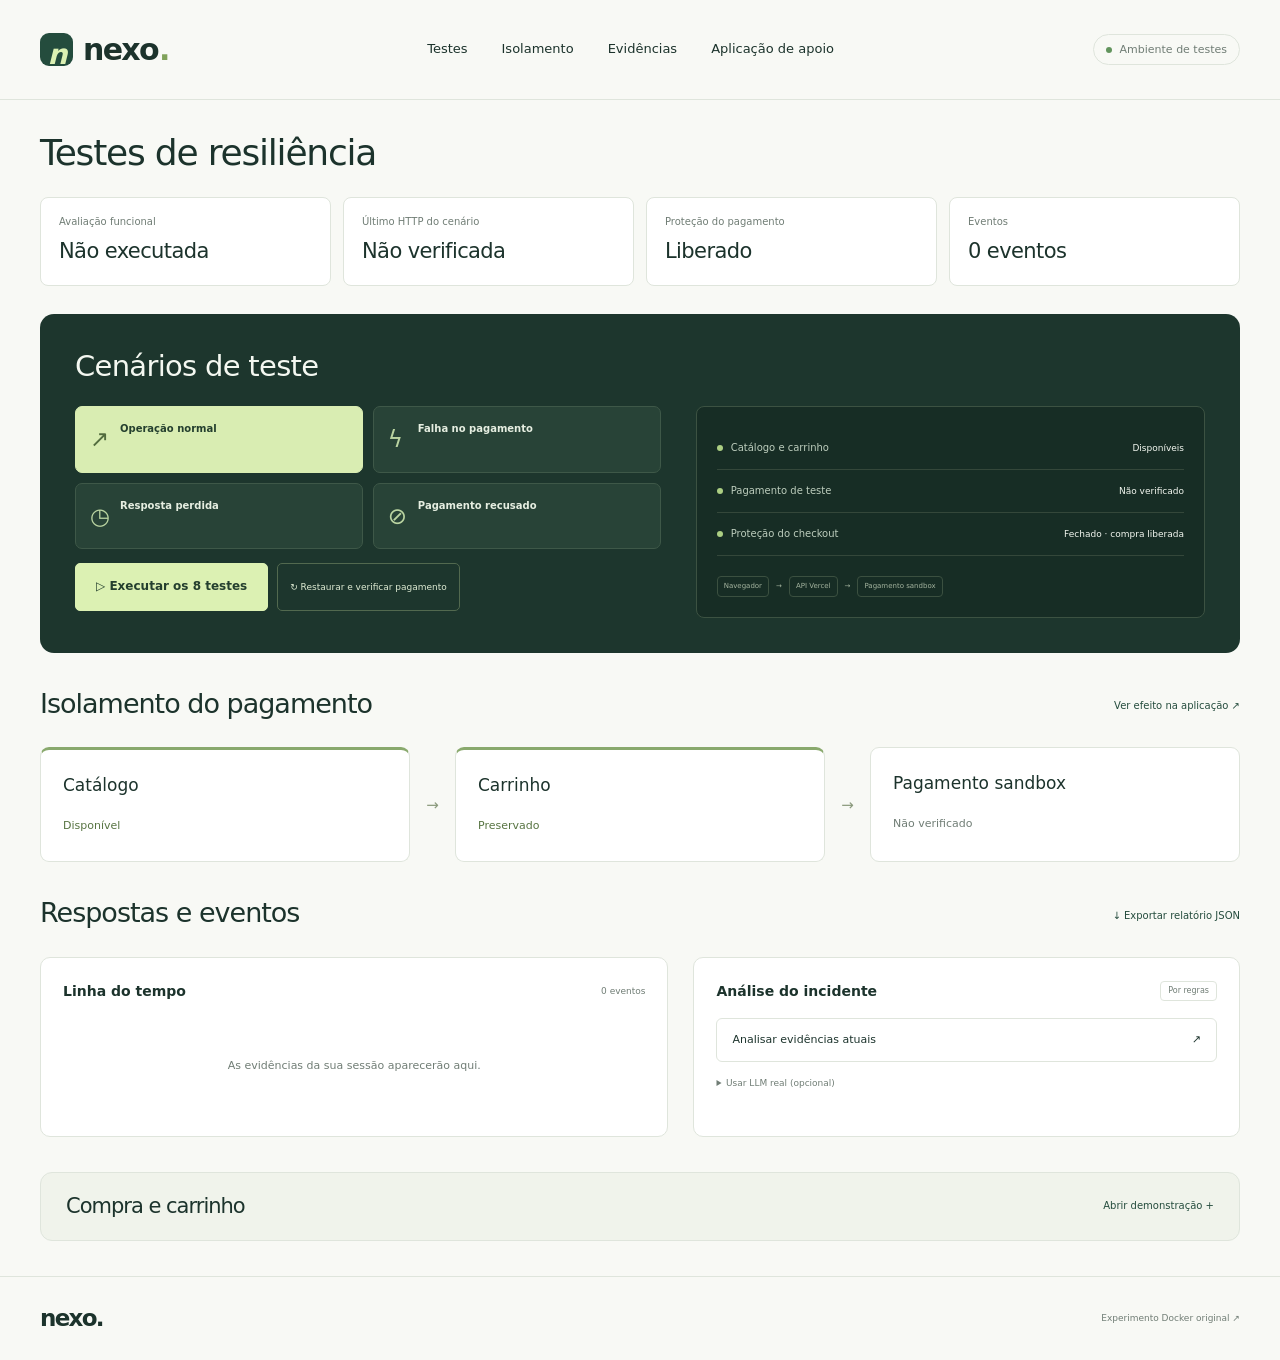
==== presentation/index.html @ 8dec2376 "fix: complete label removal and retain event counter" ====
<!doctype html>
<html lang="pt-BR">
  <head>
    <meta charset="utf-8" />
    <meta name="viewport" content="width=device-width,initial-scale=1" />
    <meta
      name="description"
      content="Laboratório de testes para demonstrar contenção de falhas, recuperação e preservação do carrinho."
    />
    <title>Nexo — laboratório de testes e isolamento de falhas</title>
    <link
      rel="icon"
      href="data:image/svg+xml,%3Csvg xmlns='http://www.w3.org/2000/svg' viewBox='0 0 64 64'%3E%3Crect width='64' height='64' rx='16' fill='%231c4236'/%3E%3Cpath d='M18 46V18l28 28V18' stroke='%23e7f7c0' stroke-width='7' fill='none'/%3E%3C/svg%3E"
    />
    <style>
      :root {
  --bg: #f8f9f5;
  --ink: #1c332c;
  --muted: #707d75;
  --green: #244c3d;
  --lime: #dcf1b3;
  --line: #dfe5dc;
  --cream: #f0f2e9;
  --red: #9d3c35;
  --amber: #89631d;
  font:
    15px/1.6 system-ui,
    -apple-system,
    BlinkMacSystemFont,
    "Segoe UI",
    sans-serif;
  color: var(--ink);
  background: var(--bg);
  scroll-behavior: smooth;
}
* {
  box-sizing: border-box;
}
body {
  margin: 0;
}
button,
input {
  font: inherit;
}
button,
a,
input {
  outline-offset: 5px;
}
button {
  cursor: pointer;
}
button:disabled {
  cursor: wait;
  opacity: 0.5;
}
a {
  color: inherit;
  text-decoration: none;
}
button {
  transition:
    background 0.2s,
    transform 0.2s;
}
button:hover:not(:disabled) {
  transform: translateY(-1px);
}
[hidden] {
  display: none !important;
}
.header,
main,
footer {
  max-width: 1336px;
  margin: auto;
}
.header {
  height: 100px;
  display: flex;
  align-items: center;
  justify-content: space-between;
  padding: 0 40px;
  border-bottom: 1px solid var(--line);
}
.brand {
  font-weight: 800;
  font-size: 30px;
  letter-spacing: -1.7px;
  display: flex;
  align-items: center;
  gap: 10px;
}
.brand-icon {
  display: grid;
  place-items: center;
  width: 33px;
  height: 33px;
  border-radius: 9px;
  background: var(--green);
  color: var(--lime);
  font-size: 28px;
  font-style: italic;
}
.brand-dot {
  color: #80a25a;
  margin-left: -9px;
}
.header nav {
  display: flex;
  gap: 34px;
  font-size: 13px;
}
.header nav a:hover {
  color: #7c944f;
}
.demo-tag {
  display: flex;
  align-items: center;
  gap: 8px;
  font-size: 11px;
  color: var(--muted);
  border: 1px solid var(--line);
  border-radius: 30px;
  padding: 6px 12px;
}
.demo-tag > span,
.small-dot {
  width: 6px;
  height: 6px;
  background: #62945d;
  border-radius: 50%;
  display: inline-block;
}
main {
  padding: 0 40px;
}
.hero {
  display: grid;
  grid-template-columns: 1fr 1fr;
  gap: 55px;
  padding: 65px 0 48px;
  align-items: center;
}
.eyebrow {
  font-size: 10px;
  font-weight: 700;
  letter-spacing: 2px;
  margin: 0 0 19px;
}
.hero h1 {
  font-size: clamp(42px, 4.4vw, 62px);
  font-weight: 500;
  line-height: 1.1;
  letter-spacing: -3px;
  margin: 0 0 24px;
}
.hero h1 em {
  font-style: normal;
  color: #6d8651;
}
.intro {
  max-width: 380px;
  font-size: 14px;
  color: var(--muted);
  margin-bottom: 27px;
}
.primary {
  display: flex;
  align-items: center;
  justify-content: space-between;
  gap: 24px;
  border: 0;
  background: var(--green);
  color: white;
  border-radius: 7px;
  padding: 15px 20px;
  font-size: 12px;
  font-weight: 600;
}
.primary:hover {
  background: #345f4c;
}
.hero-link {
  display: inline-flex;
  padding: 13px 20px;
}
.hero-note {
  display: flex;
  gap: 8px;
  align-items: center;
  font-size: 10px;
  color: var(--muted);
  margin-top: 24px;
}
.hero-note span {
  font-size: 19px;
  color: #789365;
}
.hero-art {
  position: relative;
  overflow: hidden;
  height: 420px;
  border-radius: 20px;
  background: #e5ecda;
}
.art-disc {
  width: 320px;
  height: 320px;
  border: 1px solid #cbd8bd;
  border-radius: 50%;
  position: absolute;
  top: 40px;
  left: calc(50% - 160px);
  box-shadow:
    0 0 0 35px #e1e9d5,
    0 0 0 36px #d2ddc5;
}
.art-grid {
  position: absolute;
  inset: 0;
  background-image:
    linear-gradient(#d6dfcb66 1px, transparent 1px),
    linear-gradient(90deg, #d6dfcb66 1px, transparent 1px);
  background-size: 45px 45px;
  mask-image: linear-gradient(transparent, #0003);
}
.headphone-arc {
  position: absolute;
  width: 200px;
  height: 220px;
  border: 30px solid #365f4a;
  border-bottom: 0;
  border-radius: 120px 120px 20px 20px;
  left: calc(50% - 100px);
  top: 75px;
  transform: rotate(-15deg);
  box-shadow:
    inset 7px 7px 8px #1d3b2b55,
    6px -3px 0 #5c7e65;
}
.ear {
  position: absolute;
  width: 62px;
  height: 116px;
  border: 9px solid #335641;
  border-radius: 25px;
  background: linear-gradient(110deg, #567561, #233f2f);
  top: 208px;
  box-shadow: 7px 10px 10px #31503133;
  transform: rotate(-15deg);
}
.ear.left {
  left: calc(50% - 109px);
}
.ear.right {
  left: calc(50% + 59px);
  top: 160px;
}
.floating-label {
  position: absolute;
  bottom: 60px;
  left: 30px;
  display: flex;
  gap: 10px;
  align-items: center;
  padding: 11px 15px;
  background: #fffffff0;
  border: 1px solid #fff;
  border-radius: 7px;
  font-size: 10px;
  box-shadow: 0 7px 30px #3856310d;
}
.art-caption {
  position: absolute;
  bottom: 20px;
  right: 20px;
  letter-spacing: 1.3px;
  font-size: 8px;
  color: #7a8d70;
}
.trust-strip {
  display: flex;
  align-items: center;
  justify-content: space-around;
  padding: 21px 0;
  border-top: 1px solid var(--line);
  border-bottom: 1px solid var(--line);
  font-size: 11px;
  color: var(--muted);
}
.trust-strip b {
  color: #7b925b;
  font-weight: 500;
  margin-right: 12px;
}
.trust-strip i {
  height: 18px;
  border-left: 1px solid var(--line);
}
.commerce-layout {
  display: grid;
  grid-template-columns: minmax(0, 1fr) 310px;
  gap: 35px;
  padding: 58px 0;
}
.section-heading {
  display: flex;
  justify-content: space-between;
  align-items: end;
  gap: 16px;
  margin-bottom: 27px;
}
.section-heading .eyebrow {
  margin-bottom: 9px;
  font-size: 8px;
  letter-spacing: 1.6px;
}
h2 {
  font-size: 27px;
  font-weight: 500;
  line-height: 1.2;
  letter-spacing: -1px;
  margin: 0;
}
.count-label {
  font-size: 9px;
  color: var(--muted);
  white-space: nowrap;
}
.product-grid {
  display: grid;
  grid-template-columns: repeat(3, 1fr);
  gap: 17px;
}
.product {
  min-width: 0;
}
.product-art {
  height: 180px;
  border-radius: 10px;
  display: grid;
  place-items: center;
  position: relative;
  margin-bottom: 17px;
  overflow: hidden;
}
.product-art::after {
  content: "";
  position: absolute;
  bottom: 35px;
  left: 20%;
  right: 20%;
  height: 14px;
  border-radius: 50%;
  background: #00000012;
  filter: blur(7px);
}
.product-art svg {
  width: 110px;
  height: 110px;
  position: relative;
  z-index: 1;
  transform: rotate(-9deg);
  filter: drop-shadow(3px 6px 3px #0002);
}
.lavender {
  background: #eae7f2;
}
.peach {
  background: #f2e6d9;
}
.mint {
  background: #e2ece4;
}
.product-category {
  font-size: 9px;
  color: var(--muted);
  text-transform: uppercase;
  letter-spacing: 1px;
}
.product h3 {
  font-size: 16px;
  font-weight: 600;
  letter-spacing: -0.3px;
  margin: 3px 0;
}
.product-description {
  color: var(--muted);
  font-size: 10px;
  line-height: 1.6;
  min-height: 34px;
  margin: 5px 0 15px;
}
.product-bottom {
  display: flex;
  justify-content: space-between;
  align-items: center;
  gap: 8px;
}
.product-bottom strong {
  font-size: 14px;
  font-weight: 600;
}
.add-btn {
  height: 32px;
  width: 32px;
  border-radius: 50%;
  border: 1px solid var(--line);
  background: transparent;
  color: var(--ink);
  font-size: 20px;
}
.add-btn:hover {
  background: var(--lime);
}
.scope-note {
  display: flex;
  gap: 10px;
  margin-top: 25px;
  color: var(--muted);
  font-size: 10px;
}
.scope-note p {
  margin: 0;
}
.scope-note > span {
  font-size: 15px;
}
.cart {
  background: white;
  border: 1px solid var(--line);
  border-radius: 12px;
  padding: 23px;
  align-self: start;
}
.cart-heading {
  display: flex;
  justify-content: space-between;
  align-items: center;
  border-bottom: 1px solid var(--line);
  padding-bottom: 18px;
  margin-bottom: 12px;
}
.cart h2 {
  font-size: 18px;
  letter-spacing: -0.4px;
}
.cart h2 > span {
  font-size: 10px;
  border-radius: 50%;
  padding: 3px 7px;
  background: var(--cream);
  margin-left: 7px;
}
.cart-heading > span {
  font-size: 20px;
}
.empty-cart {
  padding: 28px 0;
  text-align: center;
  color: var(--muted);
  font-size: 11px;
}
.empty-cart span {
  display: block;
  font-size: 28px;
  margin-bottom: 8px;
}
.cart-item {
  display: grid;
  grid-template-columns: 1fr auto;
  align-items: center;
  gap: 10px;
  padding: 12px 0;
  border-bottom: 1px solid #eef1eb;
}
.cart-item h4 {
  font-size: 12px;
  margin: 0;
}
.cart-item small {
  font-size: 10px;
  color: var(--muted);
}
.remove {
  border: 0;
  background: none;
  color: var(--muted);
  font-size: 18px;
  padding: 4px 6px;
}
.cart-total {
  display: flex;
  justify-content: space-between;
  font-size: 11px;
  margin: 21px 0;
}
.cart-total strong {
  font-size: 19px;
  letter-spacing: -0.5px;
}
.checkout {
  width: 100%;
  font-size: 11px;
  padding: 13px 14px;
}
.cart-foot {
  text-align: center;
  font-size: 8px;
  color: var(--muted);
  margin: 12px 0 0;
}
.payment-notice {
  background: #fff5e3;
  color: #805c23;
  border: 1px solid #eddfbe;
  border-radius: 7px;
  padding: 12px;
  font-size: 10px;
  margin-top: 15px;
}
.payment-notice p {
  margin: 0 0 8px;
}
.payment-notice button {
  font-size: 10px;
  background: white;
  color: var(--ink);
  border: 1px solid #ddcba8;
  border-radius: 5px;
  padding: 7px 10px;
}
.order-success {
  background: #eff6e8;
  color: #41602c;
  border-radius: 6px;
  font-size: 11px;
  padding: 12px;
  margin-top: 15px;
  overflow-wrap: anywhere;
}
.secondary {
  width: 100%;
  display: flex;
  align-items: center;
  justify-content: space-between;
  background: white;
  border: 1px solid var(--line);
  border-radius: 6px;
  padding: 12px 15px;
  font-size: 11px;
  color: var(--ink);
  margin-top: 12px;
}
.notifications:empty {
  display: none;
}
.notification {
  padding: 16px 20px;
  border-radius: 8px;
  border: 1px solid #b8cba0;
  background: #edf4e1;
  margin-bottom: 22px;
  font-size: 12px;
  display: flex;
  align-items: center;
  gap: 14px;
}
.notification b {
  font-weight: 600;
}
.notification small {
  display: block;
  color: #6c7b5d;
  font-size: 9px;
}
.lab {
  padding: 35px;
  background: #1d362d;
  border-radius: 14px;
  color: #f4f8f1;
}
.lab-head {
  display: flex;
  align-items: start;
  justify-content: space-between;
  margin-bottom: 28px;
  gap: 20px;
}
.lab .eyebrow {
  color: #b8d19a;
  font-size: 8px;
  margin-bottom: 10px;
}
.lab h2 {
  font-size: 29px;
  letter-spacing: -0.7px;
}
.lab-head p:not(.eyebrow) {
  font-size: 11px;
  color: #a3b5a8;
  margin: 12px 0 0;
}
.lab-badge {
  font-size: 7px;
  letter-spacing: 1px;
  border: 1px solid #49604e;
  color: #c4d8af;
  border-radius: 4px;
  padding: 6px 9px;
  white-space: nowrap;
}
.lab-layout {
  display: grid;
  grid-template-columns: 1.15fr 1fr;
  gap: 35px;
}
.scenario-label {
  font-size: 8px;
  letter-spacing: 1.4px;
  color: #97ac9d;
  margin-bottom: 14px;
}
.scenario-buttons {
  display: grid;
  grid-template-columns: 1fr 1fr;
  gap: 10px;
}
.scenario-buttons button {
  text-align: left;
  background: #284337;
  color: #e6eee1;
  border: 1px solid #3e5848;
  border-radius: 7px;
  padding: 14px;
  display: grid;
  grid-template-columns: 25px 1fr;
  align-items: center;
  gap: 2px 5px;
}
.scenario-buttons button > span {
  grid-row: span 2;
  font-size: 23px;
  color: #bad4a1;
}
.scenario-buttons b {
  font-size: 10px;
  font-weight: 600;
}
.scenario-buttons small {
  font-size: 8px;
  color: #9db29f;
}
.scenario-buttons button.active {
  background: #d9edb2;
  border-color: #d9edb2;
  color: #243f2e;
}
.scenario-buttons button.active > span,
.scenario-buttons button.active small {
  color: #526c3e;
}
.lab-actions {
  display: flex;
  gap: 9px;
  margin-top: 14px;
}
.recover-btn,
.test-btn {
  border: 1px solid #52694f;
  background: transparent;
  color: #deebd3;
  border-radius: 5px;
  padding: 10px 12px;
  font-size: 9px;
}
.test-btn {
  background: #33513e;
}
.lab-note {
  font-size: 9px;
  color: #95ab9b;
  margin: 15px 0 0;
}
.status-panel {
  background: #172d25;
  border: 1px solid #3c5242;
  border-radius: 8px;
  padding: 20px;
}
.status-row {
  display: flex;
  align-items: center;
  justify-content: space-between;
  gap: 10px;
  border-bottom: 1px solid #34473a;
  padding: 13px 0;
  font-size: 10px;
}
.status-row > span {
  display: flex;
  align-items: center;
  gap: 8px;
  color: #bdcdbd;
}
.status-row b {
  font-weight: 500;
  font-size: 9px;
}
.status-dot {
  height: 6px;
  width: 6px;
  border-radius: 50%;
  background: #c8a75d;
  display: inline-block;
}
.status-dot.ok {
  background: #accf83;
}
.status-dot.bad {
  background: #eb9b88;
}
.status-explanation {
  font-size: 9px;
  color: #8da491;
  line-height: 1.8;
  margin-top: 15px;
}
.architecture {
  display: flex;
  align-items: center;
  gap: 7px;
  font-size: 7px;
  color: #a4b49f;
  margin-top: 20px;
}
.architecture span {
  border: 1px solid #3b5040;
  border-radius: 4px;
  padding: 4px 6px;
}
.architecture b {
  font-weight: 400;
}
.evidence-section {
  padding: 58px 0;
}
.text-btn {
  background: none;
  border: 0;
  font-size: 10px;
  color: var(--green);
  padding: 6px 0;
}
.evidence-layout {
  display: grid;
  grid-template-columns: 1.15fr 1fr;
  gap: 25px;
}
.timeline-panel,
.diagnosis-panel {
  border: 1px solid var(--line);
  border-radius: 10px;
  background: #fff;
  padding: 22px;
  min-width: 0;
}
.panel-heading {
  display: flex;
  align-items: center;
  justify-content: space-between;
  gap: 10px;
  margin-bottom: 16px;
}
.panel-heading h3 {
  font-size: 14px;
  margin: 0;
  font-weight: 600;
}
.panel-heading > span {
  font-size: 9px;
  color: var(--muted);
}
.timeline {
  max-height: 310px;
  overflow: auto;
}
.event {
  display: grid;
  grid-template-columns: 45px 1fr auto;
  gap: 10px;
  padding: 12px 0;
  border-bottom: 1px solid #eef1eb;
  font-size: 9px;
}
.event time {
  color: var(--muted);
  font-size: 8px;
}
.event b {
  display: block;
  font-weight: 500;
  font-size: 10px;
}
.event p {
  font-size: 9px;
  line-height: 1.7;
  color: var(--muted);
  margin: 4px 0;
}
.event code {
  font-size: 7px;
  color: #7c887b;
  overflow-wrap: anywhere;
}
.http {
  align-self: start;
  font-size: 8px;
  background: #eff4e9;
  color: #4d723c;
  padding: 2px 5px;
  border-radius: 3px;
}
.http.bad {
  background: #fbece6;
  color: #994f42;
}
.mode-tag {
  border: 1px solid var(--line);
  padding: 3px 7px;
  border-radius: 4px;
  font-size: 8px !important;
}
.diagnosis-panel > p {
  font-size: 12px;
  color: #657464;
  line-height: 1.9;
}
.diagnosis-limit {
  font-size: 9px !important;
  color: #899284 !important;
  border-top: 1px solid var(--line);
  padding-top: 12px;
}
.refs {
  display: flex;
  flex-wrap: wrap;
  gap: 5px;
  margin: 15px 0;
}
.ref {
  background: #f0f4eb;
  color: #687d59;
  border: 0;
  padding: 4px 7px;
  border-radius: 3px;
  font-family: monospace;
  font-size: 8px;
}
.llm-settings {
  margin-top: 14px;
  font-size: 9px;
  color: var(--muted);
}
.llm-settings summary {
  cursor: pointer;
}
.llm-settings label {
  display: block;
  margin-top: 12px;
}
.llm-settings input {
  display: block;
  width: 100%;
  border: 1px solid var(--line);
  padding: 8px;
  font-size: 11px;
  border-radius: 4px;
  margin-top: 5px;
}
.delivery {
  display: grid;
  grid-template-columns: 1fr 1.2fr;
  gap: 55px;
  border-top: 1px solid var(--line);
  padding: 40px 0 50px;
}
.delivery .eyebrow {
  font-size: 8px;
  margin-bottom: 12px;
}
.delivery h2 {
  font-size: 27px;
}
.delivery p {
  font-size: 11px;
  color: var(--muted);
  max-width: 350px;
}
.delivery > div:last-child {
  display: grid;
  grid-template-columns: 1fr 1fr;
  gap: 30px;
}
.delivery article > span {
  font-size: 8px;
  color: #829068;
  letter-spacing: 1px;
}
.delivery h3 {
  font-weight: 600;
  font-size: 13px;
  margin: 7px 0;
}
.delivery article p {
  font-size: 10px;
}
footer {
  border-top: 1px solid var(--line);
  padding: 23px 40px;
  display: flex;
  align-items: center;
  justify-content: space-between;
  gap: 20px;
}
footer .brand {
  font-size: 23px;
}
footer p,
footer > a:last-child {
  font-size: 9px;
  color: var(--muted);
}
.toast {
  position: fixed;
  bottom: 25px;
  left: 50%;
  transform: translateX(-50%);
  background: #263c2f;
  color: #f0f7e5;
  padding: 14px 22px;
  border-radius: 8px;
  box-shadow: 0 8px 30px #142a2433;
  font-size: 12px;
  max-width: min(90vw, 600px);
  z-index: 20;
}
.test-report {
  margin-top: 25px;
  padding: 22px;
  border: 1px solid #4b614c;
  border-radius: 8px;
  background: #172d25;
}
.test-report h3 {
  font-weight: 500;
  font-size: 17px;
  margin: 0 0 15px;
}
.test-row {
  display: flex;
  justify-content: space-between;
  gap: 20px;
  padding: 7px 0;
  font-size: 11px;
  border-bottom: 1px solid #334a39;
}
.test-row small {
  color: #c8dfae;
}
.test-row.fail small {
  color: #f3b2a2;
}
.test-report p {
  font-size: 10px;
  color: #9cb09e;
}
.event:target {
  background: #eef4e5;
}
a:hover {
  text-decoration: underline;
}
.hero-link:hover,
.brand:hover {
  text-decoration: none;
}
@media (min-width: 1500px) {
  .hero {
    gap: 90px;
  }
  .hero-art {
    height: 450px;
  }
}
@media (max-width: 1000px) {
  .commerce-layout {
    grid-template-columns: 1fr 280px;
    gap: 22px;
  }
  .product-grid {
    gap: 12px;
  }
  .product-art {
    height: 140px;
  }
  .product-art svg {
    width: 85px;
    height: 85px;
  }
  .product-description {
    min-height: 48px;
  }
  .lab {
    padding: 26px;
  }
  .lab-layout {
    gap: 20px;
  }
  .hero {
    gap: 30px;
  }
  .hero-art {
    height: 370px;
  }
  .hero h1 {
    font-size: 46px;
  }
}
@media (max-width: 760px) {
  .header {
    height: 78px;
    padding: 0 20px;
  }
  .header nav {
    gap: 16px;
    font-size: 11px;
  }
  .demo-tag {
    display: none;
  }
  main {
    padding: 0 20px;
  }
  .hero {
    grid-template-columns: 1fr;
    padding: 40px 0 30px;
    gap: 30px;
  }
  .hero h1 {
    font-size: 48px;
  }
  .hero-art {
    height: 330px;
  }
  .headphone-arc {
    top: 40px;
  }
  .ear.left {
    top: 173px;
  }
  .ear.right {
    top: 125px;
  }
  .art-disc {
    top: 5px;
  }
  .floating-label {
    bottom: 32px;
  }
  .trust-strip {
    gap: 12px;
    font-size: 8px;
    justify-content: space-between;
  }
  .trust-strip b {
    display: block;
    margin-bottom: 4px;
  }
  .commerce-layout {
    grid-template-columns: 1fr;
    padding: 35px 0;
    gap: 30px;
  }
  .product-grid {
    gap: 14px;
  }
  .product-art {
    height: 150px;
  }
  .product-description {
    min-height: 45px;
  }
  .cart {
    width: 100%;
  }
  .lab-layout,
  .evidence-layout,
  .delivery {
    grid-template-columns: 1fr;
  }
  .lab-head {
    display: block;
  }
  .lab-badge {
    display: inline-block;
    margin-top: 15px;
  }
  .lab h2 {
    font-size: 26px;
  }
  .lab-layout {
    gap: 25px;
  }
  .lab-actions {
    flex-wrap: wrap;
  }
  .evidence-section {
    padding: 40px 0;
  }
  .section-heading {
    align-items: start;
  }
  .count-label {
    display: none;
  }
  .section-heading h2 {
    font-size: 25px;
  }
  .delivery {
    gap: 25px;
    padding: 35px 0;
  }
  .delivery > div:last-child {
    gap: 20px;
  }
  footer {
    padding: 20px;
    flex-wrap: wrap;
  }
  .product h3 {
    font-size: 13px;
  }
  .product-bottom strong {
    font-size: 12px;
  }
  .product-description {
    font-size: 9px;
  }
  .eyebrow {
    font-size: 9px;
  }
  .header .brand {
    font-size: 25px;
  }
}
@media (max-width: 430px) {
  .product-grid {
    grid-template-columns: 1fr;
  }
  .product {
    display: grid;
    grid-template-columns: 110px 1fr;
    gap: 0 15px;
  }
  .product-art {
    grid-row: span 4;
    height: 130px;
    margin: 0;
  }
  .product-description {
    min-height: 0;
    margin: 0 0 7px;
  }
  .product-category {
    align-self: end;
  }
  .product h3 {
    font-size: 16px;
  }
  .product-bottom {
    align-self: start;
  }
  .product-bottom strong {
    font-size: 14px;
  }
  .product-grid {
    gap: 24px;
  }
  .hero h1 {
    font-size: 44px;
  }
  .hero-art {
    height: 300px;
  }
  .lab {
    padding: 23px 18px;
  }
  .section-heading {
    flex-wrap: wrap;
  }
  .scenario-buttons b {
    font-size: 9px;
  }
}

/* The experiment leads; the commerce UI is supporting evidence. */
.dashboard-intro {
  display: grid;
  grid-template-columns: 1.5fr 1fr;
  gap: 65px;
  padding: 45px 0 30px;
  align-items: center;
}
.dashboard-intro h1 {
  font-size: clamp(32px, 3.5vw, 48px);
  font-weight: 500;
  letter-spacing: -1.8px;
  line-height: 1.15;
  margin: 0 0 16px;
}
.dashboard-intro h1 em {
  font-style: normal;
  color: #6d8651;
}
.dashboard-intro .eyebrow {
  font-size: 9px;
  margin-bottom: 13px;
}
.dashboard-intro > div > p:last-child {
  font-size: 13px;
  color: var(--muted);
  max-width: 600px;
  margin: 0;
}
.experiment-scope {
  border-left: 2px solid #c6d5b3;
  padding: 5px 0 5px 22px;
}
.experiment-scope > span {
  font-size: 8px;
  letter-spacing: 1.5px;
  color: var(--muted);
}
.experiment-scope strong {
  display: block;
  font-size: 14px;
  font-weight: 500;
  margin-top: 8px;
}
.experiment-scope p {
  font-size: 11px;
  color: var(--muted);
  margin-bottom: 0;
}
.experiment-metrics {
  display: grid;
  grid-template-columns: repeat(4, 1fr);
  gap: 12px;
  margin: 0 0 28px;
}
.experiment-metrics article {
  border: 1px solid var(--line);
  border-radius: 8px;
  padding: 17px 18px;
  background: white;
}
.experiment-metrics span {
  display: block;
  font-size: 10px;
  color: var(--muted);
}
.experiment-metrics strong {
  display: block;
  font-size: 21px;
  font-weight: 500;
  margin: 5px 0;
  letter-spacing: -0.6px;
}
.experiment-metrics small {
  display: block;
  font-size: 9px;
  color: var(--muted);
}
.lab-actions .test-btn {
  order: -1;
  background: var(--lime);
  color: #243f2e;
  border-color: var(--lime);
  font-size: 12px;
  font-weight: 600;
  padding: 13px 20px;
}
.test-empty {
  padding: 18px 20px;
  border: 1px dashed #50654e;
  border-radius: 8px;
  margin-top: 24px;
  color: #dce9d1;
}
.test-empty strong {
  font-size: 12px;
  font-weight: 500;
}
.test-empty p {
  font-size: 10px;
  color: #a3b5a8;
  margin-bottom: 0;
  max-width: 800px;
}
.test-empty:has(.test-report) {
  padding: 0;
  border: 0;
  margin: 0;
}
.isolation-section {
  padding: 35px 0 0;
}
.isolation-map {
  display: grid;
  grid-template-columns: 1fr 25px 1fr 25px 1fr;
  align-items: center;
  gap: 10px;
}
.component {
  border: 1px solid var(--line);
  border-radius: 9px;
  background: white;
  padding: 22px;
  min-height: 175px;
}
.component > span {
  font-size: 8px;
  color: var(--muted);
  letter-spacing: 1px;
}
.component h3 {
  font-size: 17px;
  font-weight: 500;
  margin: 12px 0 8px;
}
.component strong {
  font-size: 11px;
  color: var(--muted);
  font-weight: 500;
}
.component p {
  font-size: 10px;
  color: var(--muted);
  margin: 8px 0 0;
}
.component.available {
  border-top: 3px solid #89a96d;
}
.component.available strong {
  color: #577442;
}
.component.isolated {
  border: 1px solid #e1b9a9;
  border-top: 3px solid #b96749;
  background: #fff7f1;
}
.component.isolated strong {
  color: #a05038;
}
.map-connector {
  text-align: center;
  color: #8c9b7e;
}
.isolation-conclusion {
  background: #ecf1e5;
  border-radius: 7px;
  padding: 14px 18px;
  font-size: 12px;
  margin-top: 16px;
}
.isolation-section > .scope-note {
  margin-top: 10px;
  font-size: 9px;
}
.evidence-section {
  padding: 35px 0;
}
.application-demo {
  border: 1px solid var(--line);
  border-radius: 12px;
  background: #f0f3eb;
  margin-bottom: 35px;
  padding: 0 25px;
}
.application-demo > summary {
  cursor: pointer;
  display: flex;
  align-items: center;
  justify-content: space-between;
  gap: 20px;
  padding: 22px 0;
  list-style: none;
}
.application-demo > summary::-webkit-details-marker {
  display: none;
}
.application-demo > summary .eyebrow {
  font-size: 8px;
  margin: 0 0 7px;
}
.application-demo > summary h2 {
  font-size: 21px;
}
.application-demo > summary p {
  font-size: 11px;
  color: var(--muted);
  margin: 8px 0 0;
}
.expand-label {
  font-size: 10px;
  color: var(--green);
  white-space: nowrap;
}
.application-demo[open] .expand-label {
  font-size: 0;
}
.application-demo[open] .expand-label:after {
  content: "Recolher demonstração −";
  font-size: 10px;
}
.application-demo .commerce-layout {
  padding: 18px 0 25px;
  gap: 28px;
}
.application-demo .product-art {
  height: 125px;
}
.application-demo .product-art svg {
  height: 85px;
  width: 85px;
}
.application-demo .notifications {
  padding-bottom: 12px;
}
.delivery h2 {
  font-size: 22px;
}
@media (max-width: 900px) {
  .dashboard-intro {
    gap: 25px;
  }
  .experiment-metrics {
    grid-template-columns: repeat(2, 1fr);
  }
  .component {
    padding: 16px;
    min-height: 185px;
  }
  .header nav {
    gap: 15px;
    font-size: 11px;
  }
  .demo-tag {
    display: none;
  }
}
@media (max-width: 600px) {
  .dashboard-intro {
    grid-template-columns: 1fr;
    padding: 28px 0 24px;
    gap: 20px;
  }
  .dashboard-intro h1 {
    font-size: 35px;
  }
  .experiment-scope {
    padding-left: 15px;
  }
  .experiment-metrics {
    gap: 9px;
  }
  .experiment-metrics article {
    padding: 12px;
  }
  .experiment-metrics strong {
    font-size: 18px;
  }
  .header {
    flex-wrap: wrap;
    height: auto;
    min-height: 85px;
    padding-top: 14px;
    padding-bottom: 14px;
    gap: 10px;
  }
  .header nav {
    gap: 12px;
    font-size: 9px;
  }
  .isolation-map {
    grid-template-columns: 1fr;
  }
  .component {
    min-height: 0;
  }
  .map-connector {
    transform: rotate(90deg);
  }
  .application-demo {
    padding: 0 16px;
  }
  .application-demo > summary {
    align-items: start;
  }
  .expand-label {
    max-width: 70px;
    white-space: normal;
  }
  .isolation-section .section-heading {
    flex-wrap: wrap;
  }
  .lab-actions .test-btn {
    font-size: 11px;
    padding: 12px 16px;
  }
}

.application-demo .product {
  padding: 14px;
  border: 1px solid #e1e7dc;
  border-radius: 12px;
  background: #fff;
  transition:
    border-color 0.18s,
    box-shadow 0.18s;
}
.application-demo .product:hover {
  border-color: #b4c6a5;
  box-shadow: 0 5px 18px #243f2e08;
}
.application-demo .product-art {
  margin-bottom: 13px;
  border-radius: 8px;
}
.application-demo .product-category {
  font-size: 9px;
  letter-spacing: 0.7px;
}
.application-demo .product h3 {
  margin: 5px 0 17px;
  font-size: 15px;
  font-weight: 600;
}
.application-demo .product-bottom strong {
  font-size: 15px;
  letter-spacing: -0.4px;
}
.application-demo .add-btn {
  background: #eef3e8;
  border: 0;
  color: #365337;
}
.application-demo .add-btn:hover {
  background: #dcebc9;
}
.application-demo .cart {
  border-radius: 12px;
  box-shadow: 0 3px 12px #243f2e04;
}
.application-demo > summary p {
  max-width: 480px;
}
@media (max-width: 430px) {
  .application-demo .product {
    grid-template-columns: 85px 1fr;
    padding: 12px;
  }
  .application-demo .product-art {
    grid-row: span 3;
    height: 100px;
    margin: 0;
  }
  .application-demo .product-art svg {
    width: 72px;
    height: 72px;
  }
  .application-demo .product h3 {
    font-size: 15px;
    margin: 2px 0 10px;
  }
  .application-demo .product-category {
    align-self: end;
  }
}

/* Only controls, measured results and operational messages. */
.dashboard-intro {
  grid-template-columns: 1fr;
  padding: 32px 0 24px;
}
.dashboard-intro h1 {
  font-size: 36px;
  margin: 0;
  letter-spacing: -1.2px;
}
.experiment-metrics article {
  padding: 16px 18px;
}
.experiment-metrics strong {
  margin-bottom: 0;
}
.lab-head {
  margin-bottom: 22px;
}
.component {
  min-height: 115px;
  padding: 22px;
}
.component h3 {
  margin: 0 0 12px;
}
.application-demo > summary {
  padding: 21px 0;
}
.collection .section-heading {
  margin-bottom: 20px;
}
@media (max-width: 600px) {
  .dashboard-intro h1 {
    font-size: 29px;
  }
  .component {
    min-height: 95px;
  }
}

    </style>
  </head>
  <body>
    <header class="header">
      <a class="brand" href="#"
        ><span class="brand-icon">n</span> nexo<span class="brand-dot"
          >.</span
        ></a
      >
      <nav aria-label="Navegação">
        <a href="#lab">Testes</a><a href="#isolation">Isolamento</a
        ><a href="#evidence">Evidências</a
        ><a href="#application">Aplicação de apoio</a>
      </nav>
      <span class="demo-tag"><span></span> Ambiente de testes</span>
    </header>
    <main>
      <section class="dashboard-intro">
        <div>
          <h1>Testes de resiliência</h1>
        </div>
      </section>
      <section
        class="experiment-metrics"
        aria-label="Resumo observado"
        aria-live="polite"
      >
        <article>
          <span>Avaliação funcional</span
          ><strong id="metric-tests">Não executada</strong>
        </article>
        <article>
          <span>Último HTTP do cenário</span
          ><strong id="metric-http">Não verificada</strong>
        </article>
        <article>
          <span>Proteção do pagamento</span
          ><strong id="metric-isolation">Liberado</strong>
        </article>
        <article><span>Eventos</span><strong id="metric-evidence">0 eventos</strong></article>
      </section>
      <section class="lab" id="lab">
        <div class="lab-head">
          <div>
            <h2>Cenários de teste</h2>
          </div>
        </div>
        <div class="lab-layout">
          <div>
            <div class="scenario-buttons">
              <button data-scenario="normal">
                <span>↗</span><b>Operação normal</b></button
              ><button data-scenario="outage">
                <span>ϟ</span><b>Falha no pagamento</b></button
              ><button data-scenario="slow">
                <span>◷</span><b>Resposta perdida</b></button
              ><button data-scenario="declined">
                <span>⊘</span><b>Pagamento recusado</b>
              </button>
            </div>
            <div class="lab-actions">
              <button id="recover" class="recover-btn">
                ↻ Restaurar e verificar pagamento</button
              ><button id="run-tests" class="test-btn">
                ▷ Executar os 8 testes
              </button>
            </div>
          </div>
          <div class="status-panel">
            <div class="status-row">
              <span><i class="status-dot ok"></i> Catálogo e carrinho</span
              ><b>Disponíveis</b>
            </div>
            <div class="status-row">
              <span
                ><i id="payment-dot" class="status-dot"></i> Pagamento de
                teste</span
              ><b id="payment-status">Aguardando verificação</b>
            </div>
            <div class="status-row">
              <span
                ><i id="circuit-dot" class="status-dot"></i> Proteção do
                checkout</span
              ><b id="circuit-status">Circuito fechado</b>
            </div>

            <div class="architecture">
              <span>Navegador</span><b>→</b><span>API Vercel</span><b>→</b
              ><span>Pagamento sandbox</span>
            </div>
          </div>
        </div>
        <div id="test-results" hidden></div>
      </section>
      <section class="isolation-section" id="isolation">
        <div class="section-heading">
          <div>
            <h2>Isolamento do pagamento</h2>
          </div>
          <a class="text-btn" href="#application">Ver efeito na aplicação ↗</a>
        </div>
        <div
          class="isolation-map"
          aria-label="Estado dos componentes do sandbox"
        >
          <article class="component available">
            <h3>Catálogo</h3>
            <strong>Disponível</strong>
          </article>
          <span class="map-connector" aria-hidden="true">→</span>
          <article class="component available">
            <h3>Carrinho</h3>
            <strong>Preservado</strong>
          </article>
          <span class="map-connector" aria-hidden="true">→</span>
          <article class="component" id="payment-component">
            <h3>Pagamento sandbox</h3>
            <strong id="isolation-payment-status">Não verificado</strong>
          </article>
        </div>
      </section>
      <section class="evidence-section" id="evidence">
        <div class="section-heading">
          <div>
            <h2>Respostas e eventos</h2>
          </div>
          <button id="export" class="text-btn">
            ↓ Exportar relatório JSON
          </button>
        </div>
        <div class="evidence-layout">
          <div class="timeline-panel">
            <div class="panel-heading">
              <h3>Linha do tempo</h3>
              <span id="event-count">0 eventos</span>
            </div>
            <div id="timeline" class="timeline"></div>
          </div>
          <div class="diagnosis-panel">
            <div class="panel-heading">
              <h3>Análise do incidente</h3>
              <span id="diagnosis-mode" class="mode-tag">Por regras</span>
            </div>
            <p id="diagnosis-summary" hidden></p>
            <div id="diagnosis-refs"></div>
            <button id="analyze" class="secondary">
              Analisar evidências atuais <span>↗</span>
            </button>
            <details class="llm-settings">
              <summary>Usar LLM real (opcional)</summary>
              <label
                >Token do apresentador<input
                  type="password"
                  id="llm-token"
                  autocomplete="off"
                  placeholder="Configurado no backend da Vercel"
              /></label>
            </details>
          </div>
        </div>
      </section>
      <details class="application-demo" id="application">
        <summary>
          <div>
            
            <h2>Compra e carrinho</h2>
          </div>
          <span class="expand-label">Abrir demonstração +</span>
        </summary>
        <div class="commerce-layout">
          <section class="collection" id="products">
            <div class="section-heading">
              <div>
                <h2>Produtos</h2>
              </div>
              <span class="count-label">3 produtos</span>
            </div>
            <div id="product-list" class="product-grid"></div>
          </section>
          <aside class="cart" aria-labelledby="cart-title">
            <div class="cart-heading">
              <h2 id="cart-title">Carrinho <span id="cart-count">0</span></h2>
              <span>↗</span>
            </div>
            <div id="cart-items"></div>
            <div id="payment-notice" class="payment-notice" hidden></div>
            <div class="cart-total">
              <span>Total</span><strong id="cart-total">R$ 0,00</strong>
            </div>
            <button class="primary checkout" id="checkout">
              Finalizar compra <span>→</span></button
            ><button id="reconcile" class="secondary" hidden>
              Consultar pagamento pendente
            </button>

            <div id="order-result" role="status"></div>
          </aside>
        </div>
        <section
          class="notifications"
          id="notifications"
          aria-live="polite"
        ></section>
      </details>
    </main>
    <footer>
      <a class="brand" href="#">nexo.</a>

      <a href="docker.html">Experimento Docker original ↗</a>
    </footer>
    <div id="toast" class="toast" role="status" hidden></div>
    <script type="module">
      const PRODUCTS = [
  {
    id: "headphones",
    name: "Fone Studio",
    category: "Áudio",
    price: 18990,
    icon: "headphones",
    color: "lavender",
  },
  {
    id: "keyboard",
    name: "Teclado Compact",
    category: "Workspace",
    price: 24990,
    icon: "keyboard",
    color: "peach",
  },
  {
    id: "speaker",
    name: "Caixa Pocket",
    category: "Áudio",
    price: 12990,
    icon: "speaker",
    color: "mint",
  },
];
const fresh = () => ({
  version: 1,
  cart: [],
  scenario: "normal",
  breaker: "closed",
  incident: null,
  subscription: null,
  notices: [],
  evidence: [],
  orders: [],
  attempt: null,
});
function readState(storage) {
  try {
    const value = JSON.parse(storage.getItem("nexo-demo-v1"));
    if (!value || value.version !== 1) return fresh();
    if (
      !Array.isArray(value.cart) ||
      !Array.isArray(value.evidence) ||
      !Array.isArray(value.orders) ||
      !Array.isArray(value.notices) ||
      !["normal", "outage", "slow", "declined"].includes(value.scenario) ||
      !["closed", "open", "half-open"].includes(value.breaker)
    )
      return fresh();
    if (
      value.cart.some(
        (item) =>
          !PRODUCTS.some((p) => p.id === item.id) ||
          !Number.isInteger(item.quantity) ||
          item.quantity < 1 ||
          item.quantity > 20,
      )
    )
      return fresh();
    return { ...fresh(), ...value };
  } catch {
    return fresh();
  }
}
class Store {
  constructor({
    state = fresh(),
    persist = () => {},
    call,
    changed = () => {},
  }) {
    this.state = state;
    this.persist = persist;
    this.call = call;
    this.changed = changed;
  }
  save() {
    this.persist(this.state);
    this.changed();
  }
  event(event, status, details) {
    const entry = {
      id: crypto.randomUUID(),
      timestamp: new Date().toISOString(),
      event,
      status,
      details,
    };
    this.state.evidence.push(entry);
    this.state.evidence = this.state.evidence.slice(-200);
    this.save();
    return entry;
  }
  total() {
    return this.state.cart.reduce(
      (sum, item) =>
        sum + PRODUCTS.find((p) => p.id === item.id).price * item.quantity,
      0,
    );
  }
  add(id) {
    if (this.state.attempt?.unknown)
      throw new Error(
        "Consulte o pagamento pendente antes de alterar o carrinho.",
      );
    if (!PRODUCTS.some((p) => p.id === id))
      throw new Error("Produto inválido.");
    const found = this.state.cart.find((item) => item.id === id);
    if (found && found.quantity >= 20)
      throw new Error("Limite de 20 unidades por produto.");
    if (found) found.quantity++;
    else this.state.cart.push({ id, quantity: 1 });
    this.state.attempt = null;
    this.event("cart_item_added", null, `${id}; itens salvos neste navegador`);
  }
  remove(id) {
    if (this.state.attempt?.unknown)
      throw new Error(
        "Consulte o pagamento pendente antes de alterar o carrinho.",
      );
    this.state.cart = this.state.cart.filter((item) => item.id !== id);
    this.state.attempt = null;
    this.event("cart_item_removed", null, id);
  }
  async request(operation, attempt = this.state.attempt) {
    const started = performance.now();
    let result;
    try {
      result = await this.call({
        operation,
        scenario:
          operation === "reconcile" ? attempt.scenario : this.state.scenario,
        attemptId: attempt?.id,
        items: attempt?.items,
      });
    } catch (error) {
      this.event(
        "payment_transport_error",
        null,
        "Não foi possível obter resposta da API. O status do serviço não foi confirmado.",
      );
      throw error;
    }
    this.event(
      `payment_${operation}`,
      result.status,
      `${result.data.outcome || result.data.status || result.data.error}; ${Math.round(performance.now() - started)} ms`,
    );
    return result;
  }
  openCircuit() {
    this.state.breaker = "open";
    this.state.incident ||= crypto.randomUUID();
    this.event(
      "circuit_opened",
      null,
      "Proteção por regra técnica; novas finalizações suspensas. A IA não executou esta ação.",
    );
  }
  async scenario(scenario) {
    if (!["normal", "outage", "slow", "declined"].includes(scenario))
      throw new Error("Cenário inválido.");
    if (this.state.attempt?.unknown)
      throw new Error(
        "Reconcilie o pagamento pendente antes de trocar o cenário.",
      );
    this.state.scenario = scenario;
    this.event("experiment_scenario_changed", null, scenario);
    if (scenario === "outage") {
      let response;
      try {
        response = await this.request("probe");
      } catch (error) {
        this.openCircuit();
        throw error;
      }
      if (response.status >= 500) this.openCircuit();
      else throw new Error("A API não confirmou a falha solicitada.");
    } else if (this.state.breaker !== "closed") {
      this.state.breaker = "half-open";
      this.save();
      for (let i = 0; i < 2; i++) {
        let response;
        try {
          response = await this.request("probe");
        } catch {
          this.openCircuit();
          return false;
        }
        if (response.status !== 200 || response.data.status !== "available") {
          this.openCircuit();
          return false;
        }
      }
      this.state.breaker = "closed";
      this.event(
        "circuit_closed",
        200,
        "Duas sondagens funcionais confirmaram a recuperação no sandbox.",
      );
      if (
        this.state.subscription?.incident === this.state.incident &&
        !this.state.subscription.sent
      ) {
        this.state.subscription.sent = true;
        this.state.notices = this.state.notices.slice(-19);
        this.state.notices.push({
          id: crypto.randomUUID(),
          incident: this.state.incident,
          at: new Date().toISOString(),
          text: "O pagamento voltou a funcionar. Seu carrinho está salvo; você já pode retomar a compra.",
        });
        this.event(
          "recovery_notice_created",
          null,
          "Aviso interno único, solicitado pelo comprador. Nenhum e-mail enviado.",
        );
      }
      this.state.incident = null;
      this.save();
    } else {
      const response = await this.request("probe");
      if (response.status >= 500 && scenario !== "slow") this.openCircuit();
    }
    return true;
  }
  subscribe() {
    if (!this.state.incident)
      throw new Error("Não há incidente ativo para acompanhar.");
    if (this.state.subscription?.incident === this.state.incident) return;
    this.state.subscription = {
      incident: this.state.incident,
      sent: false,
      at: new Date().toISOString(),
    };
    this.event(
      "recovery_notice_requested",
      null,
      "Consentimento para aviso dentro desta aplicação.",
    );
  }
  finish(data) {
    if (
      !this.state.orders.some((order) => order.receiptId === data.receiptId)
    ) {
      this.state.orders = this.state.orders.slice(-19);
      this.state.orders.push({
        receiptId: data.receiptId,
        total: data.total,
        at: new Date().toISOString(),
        items: data.items,
      });
    }
    this.state.cart = [];
    this.state.attempt = null;
    this.event(
      "order_confirmed",
      200,
      `${data.receiptId}; pagamento simulado, sem cobrança real`,
    );
    return data;
  }
  async checkout() {
    if (!this.state.cart.length)
      throw new Error("Adicione um produto ao carrinho.");
    if (this.state.attempt?.unknown)
      throw new Error(
        "Existe uma tentativa pendente. Consulte o resultado antes de tentar novamente.",
      );
    if (this.state.breaker !== "closed") {
      this.event(
        "checkout_blocked",
        null,
        "Circuito aberto; chamada de pagamento evitada e carrinho preservado.",
      );
      throw new Error("Pagamento indisponível. Seus itens continuam salvos.");
    }
    this.state.attempt ||= {
      id: crypto.randomUUID(),
      items: structuredClone(this.state.cart),
      scenario: this.state.scenario,
      unknown: false,
    };
    this.state.attempt.scenario = this.state.scenario;
    this.save();
    let result;
    try {
      result = await this.request("pay");
    } catch (error) {
      // Lost response: don't assume failure or create another payment.
      this.state.attempt.unknown = true;
      this.event(
        "payment_response_lost",
        null,
        "Resultado desconhecido. Nova finalização bloqueada.",
      );
      throw error;
    }
    if (result.status === 200 && result.data.outcome === "approved")
      return this.finish(result.data);
    if (result.status === 504) {
      this.state.attempt.unknown = true;
      this.openCircuit();
      throw new Error(
        "Resposta de pagamento desconhecida. Consulte a tentativa pendente antes de continuar.",
      );
    }
    if (result.status === 503) this.openCircuit();
    else this.state.attempt = null;
    this.save();
    throw new Error(result.data.error || "Pagamento não concluído.");
  }
  async reconcile() {
    if (!this.state.attempt?.unknown)
      throw new Error("Nenhum pagamento pendente.");
    const result = await this.request("reconcile");
    if (
      result.status === 402 ||
      (result.status === 503 && this.state.attempt.scenario === "outage")
    ) {
      this.state.attempt = null;
      this.save();
      throw new Error(
        "Consulta confirmou que o pagamento de teste não foi aprovado. Carrinho preservado.",
      );
    }
    if (result.status !== 200 || result.data.outcome !== "approved")
      throw new Error(
        "Resultado ainda não confirmado. Carrinho preservado; não inicie nova cobrança.",
      );
    return this.finish(result.data);
  }
}
function rules(evidence) {
  const recent = evidence.slice(-32);
  const failures = recent.filter((item) => item.status >= 500);
  const declined = recent.filter((item) => item.status === 402);
  return {
    mode: "rules",
    outcome: failures.length
      ? "incident"
      : recent.length
        ? "no_incident"
        : "insufficient_evidence",
    summary: failures.length
      ? "Foram observadas falhas técnicas no serviço de pagamento. O circuito protege a finalização e o carrinho permanece disponível. Um timeout exige consulta da tentativa; não comprova que o pagamento falhou. A origem interna da falha não pode ser inferida só pelo HTTP."
      : declined.length
        ? "Foi observada uma recusa de pagamento (HTTP 402). Isso é diferente de indisponibilidade técnica e não deve abrir o circuito."
        : "As evidências selecionadas não mostram falha técnica de pagamento. Isso não comprova disponibilidade fora desta janela.",
    evidence_ids: (failures.length
      ? failures
      : declined.length
        ? declined
        : recent.slice(-3)
    ).map((item) => item.id),
  };
}

const $ = (selector) => document.querySelector(selector);
const esc = (value) =>
  String(value ?? "").replace(
    /[&<>"']/g,
    (c) =>
      ({ "&": "&amp;", "<": "&lt;", ">": "&gt;", '"': "&quot;", "'": "&#39;" })[
        c
      ],
  );
const money = (cents) =>
  new Intl.NumberFormat("pt-BR", { style: "currency", currency: "BRL" }).format(
    cents / 100,
  );
const time = (date) =>
  new Date(date).toLocaleTimeString("pt-BR", {
    hour: "2-digit",
    minute: "2-digit",
    second: "2-digit",
  });
let busy = false,
  diagnosis = null,
  testReport = null,
  storageAvailable = true,
  timer;
const icons = {
  headphones:
    '<path d="M28 83V60a32 32 0 0 1 64 0v23" fill="none" stroke="#665f83" stroke-width="12"/><rect x="20" y="60" width="20" height="38" rx="8" fill="#9186b1"/><rect x="80" y="60" width="20" height="38" rx="8" fill="#9186b1"/><path d="M30 41a34 34 0 0 1 58-2" fill="none" stroke="#c0b7da" stroke-width="4"/>',
  keyboard:
    '<rect x="6" y="35" width="110" height="56" rx="7" fill="#b79d80"/><rect x="9" y="32" width="104" height="52" rx="6" fill="#e1ccb2"/><path d="M18 43h87M18 55h87M18 67h87M27 38v33M42 38v33M57 38v22M72 38v22M87 38v33M102 38v33" stroke="#af967b" stroke-width="6"/><path d="M44 72h35" stroke="#f9efdc" stroke-width="7"/>',
  speaker:
    '<rect x="31" y="17" width="58" height="88" rx="18" fill="#456b56"/><rect x="35" y="20" width="50" height="80" rx="15" fill="#87a58c"/><circle cx="60" cy="60" r="20" fill="#52785f"/><circle cx="60" cy="60" r="14" fill="#6d9277"/><path d="M48 30h24" stroke="#d0e2cb" stroke-width="4" stroke-linecap="round"/>',
};
$("#product-list").innerHTML = PRODUCTS.map(
  (p) =>
    `<article class="product"><div class="product-art ${p.color}"><svg viewBox="0 0 120 120" aria-hidden="true">${icons[p.icon]}</svg></div><span class="product-category">${p.category}</span><h3>${p.name}</h3><div class="product-bottom"><strong>${money(p.price)}</strong><button class="add-btn" data-add="${p.id}" aria-label="Adicionar ${p.name} ao carrinho">+</button></div></article>`,
).join("");
function toast(message) {
  clearTimeout(timer);
  $("#toast").textContent = message;
  $("#toast").hidden = false;
  timer = setTimeout(() => ($("#toast").hidden = true), 6500);
}
async function call(body) {
  const response = await fetch("/api/payments", {
    method: "POST",
    headers: { "Content-Type": "application/json" },
    body: JSON.stringify(body),
    cache: "no-store",
    signal: AbortSignal.timeout(12000),
  });
  let data;
  try {
    data = await response.json();
  } catch {
    throw new Error(
      "A API não respondeu em JSON. Confira se este deploy contém as funções /api.",
    );
  }
  return { status: response.status, data };
}
let saved;
try {
  saved = readState(localStorage);
} catch {
  saved = fresh();
  storageAvailable = false;
}
const store = new Store({
  state: saved,
  call,
  persist: (state) => {
    try {
      localStorage.setItem("nexo-demo-v1", JSON.stringify(state));
    } catch {
      storageAvailable = false;
    }
  },
  changed: () => render(),
});
let storageWarningShown = false;
function render() {
  const s = store.state,
    blocked = s.breaker !== "closed",
    unknown = s.attempt?.unknown;
  $("#cart-count").textContent = s.cart.reduce((n, i) => n + i.quantity, 0);
  $("#cart-total").textContent = money(store.total());
  $("#cart-items").innerHTML = s.cart.length
    ? s.cart
        .map((item) => {
          const p = PRODUCTS.find((p) => p.id === item.id);
          return `<div class="cart-item"><div><h4>${p.name}</h4><small>${item.quantity} un. × ${money(p.price)}</small></div><button class="remove" data-remove="${p.id}" aria-label="Remover ${p.name}">×</button></div>`;
        })
        .join("")
    : '<div class="empty-cart"><span>⌑</span>Carrinho vazio.</div>';
  $("#checkout").disabled = busy || !s.cart.length || blocked || unknown;
  $("#checkout").innerHTML = unknown
    ? "Pagamento pendente de consulta"
    : blocked
      ? "Pagamento temporariamente suspenso"
      : "Finalizar compra <span>→</span>";
  $("#reconcile").hidden = !unknown;
  $("#reconcile").disabled = busy;
  $("#payment-notice").hidden = !blocked && !unknown;
  $("#payment-notice").innerHTML = unknown
    ? "<p><strong>Não tente pagar novamente.</strong> A resposta é desconhecida. Consulte a tentativa pendente; seus itens estão preservados.</p>"
    : `<p>O processamento de pagamentos está temporariamente indisponível. Seus itens continuam salvos. Deseja receber um aviso quando voltar?</p>${s.subscription?.incident === s.incident ? "<strong>Aviso solicitado. Acompanhe a recuperação nesta página.</strong>" : '<button id="subscribe">Quero receber um aviso</button>'}`;
  $("#payment-status").textContent = unknown
    ? "Resultado desconhecido"
    : blocked
      ? "Indisponível"
      : s.scenario === "declined"
        ? "Ativo · recusa de teste"
        : s.scenario === "slow"
          ? "Timeout preparado"
          : s.evidence.some(
                (e) => e.event === "payment_probe" || e.event === "payment_pay",
              )
            ? "Disponível"
            : "Não verificado";
  $("#payment-dot").className =
    "status-dot " + (blocked || unknown ? "bad" : "ok");
  $("#circuit-status").textContent = {
    open: "Aberto · compra protegida",
    "half-open": "Validando recuperação",
    closed: "Fechado · compra liberada",
  }[s.breaker];
  $("#circuit-dot").className = "status-dot " + (blocked ? "bad" : "ok");
  $("#notifications").innerHTML = s.notices
    .slice(-3)
    .map(
      (n) =>
        `<div class="notification"><span>✓</span><div>${esc(n.text)}<small>Aviso de recuperação · ${time(n.at)}</small></div></div>`,
    )
    .join("");
  $("#order-result").innerHTML = s.orders.length
    ? `<div class="order-success"><b>Compra confirmada ✓</b><br>${esc(s.orders.at(-1).receiptId)}<br>${money(s.orders.at(-1).total)}</div>`
    : "";
  $("#event-count").textContent = `${s.evidence.length} eventos`;
  $("#metric-evidence").textContent = `${s.evidence.length} eventos`;
  const lastHttp = s.evidence.findLast((event) => event.status != null);
  $("#metric-http").textContent = lastHttp
    ? `HTTP ${lastHttp.status}`
    : "Não verificada";
  $("#metric-isolation").textContent = unknown
    ? "Consulta pendente"
    : blocked
      ? "Falha contida"
      : "Liberado";
  $("#payment-component").className =
    "component" +
    (blocked || unknown ? " isolated" : lastHttp ? " available" : "");
  $("#isolation-payment-status").textContent = unknown
    ? "Resultado desconhecido"
    : blocked
      ? "Finalização isolada"
      : lastHttp
        ? "Finalização liberada"
        : "Não verificado";
  if (testReport) {
    const passed = testReport.results.filter((result) => result.passed).length;
    $("#metric-tests").textContent =
      `${passed}/${testReport.results.length} aprovados`;
  }

  $("#timeline").innerHTML = s.evidence.length
    ? s.evidence
        .slice()
        .reverse()
        .map(
          (e) =>
            `<article class="event" id="event-${esc(e.id)}"><time>${time(e.timestamp)}</time><div><b>${esc(e.event)}</b><p>${esc(e.details)}</p><code>${esc(e.id)}</code></div>${e.status ? `<span class="http ${e.status >= 400 ? "bad" : ""}">${esc(e.status)}</span>` : ""}</article>`,
        )
        .join("")
    : '<p class="empty-cart">As evidências da sua sessão aparecerão aqui.</p>';
  document.querySelectorAll("[data-scenario]").forEach((button) => {
    button.classList.toggle("active", button.dataset.scenario === s.scenario);
    button.disabled = busy || unknown;
    button.setAttribute("aria-pressed", button.dataset.scenario === s.scenario);
  });
  document
    .querySelectorAll("[data-add],[data-remove]")
    .forEach((button) => (button.disabled = busy || unknown));
  for (const id of ["recover", "analyze", "run-tests"])
    $("#" + id).disabled = busy || (id === "recover" && unknown);
  $("#export").disabled = busy;
  if (diagnosis) {
    $("#diagnosis-mode").textContent =
      diagnosis.mode === "llm"
        ? `LLM real · ${diagnosis.model}`
        : "Por regras · sem IA";
    $("#diagnosis-summary").hidden = false;
    $("#diagnosis-summary").textContent = diagnosis.summary;
    $("#diagnosis-refs").innerHTML =
      `<div class="refs">${diagnosis.evidence_ids.map((id) => `<a class="ref" href="#event-${esc(id)}" title="${esc(id)}">${esc(id.slice(0, 8))} ↗</a>`).join("")}</div>`;
  }
  if (!storageAvailable && !storageWarningShown) {
    storageWarningShown = true;
    toast("Não foi possível salvar o carrinho.");
  }
}
async function action(fn) {
  if (busy) return;
  busy = true;
  render();
  try {
    await fn();
  } catch (error) {
    toast(error.message);
  } finally {
    busy = false;
    render();
  }
}
$("#product-list").addEventListener("click", (e) => {
  const b = e.target.closest("[data-add]");
  if (b)
    action(() => {
      store.add(b.dataset.add);
      toast(
        store.state.breaker === "closed"
          ? "Item adicionado ao carrinho."
          : "Item adicionado. O pagamento está indisponível, mas seu carrinho está salvo.",
      );
    });
});
$("#cart-items").addEventListener("click", (e) => {
  const b = e.target.closest("[data-remove]");
  if (b) action(() => store.remove(b.dataset.remove));
});
$("#payment-notice").addEventListener("click", (e) => {
  if (e.target.closest("#subscribe"))
    action(() => {
      store.subscribe();
      toast(
        "Combinado. Você receberá um aviso aqui quando a recuperação for confirmada.",
      );
    });
});
$("#checkout").addEventListener("click", () =>
  action(async () => {
    await store.checkout();
    toast("Compra confirmada.");
  }),
);
$("#reconcile").addEventListener("click", () =>
  action(async () => {
    await store.reconcile();
    toast(
      "Resultado consultado: pagamento de teste confirmado, sem criar outra tentativa.",
    );
  }),
);
document.querySelectorAll("[data-scenario]").forEach((b) =>
  b.addEventListener("click", () =>
    action(async () => {
      await store.scenario(b.dataset.scenario);
      diagnosis = rules(store.state.evidence);
      toast("Cenário aplicado e resposta da API registrada.");
    }),
  ),
);
$("#recover").addEventListener("click", () =>
  action(async () => {
    if (await store.scenario("normal"))
      toast("Pagamento restaurado e verificado. Sua compra pode continuar.");
    diagnosis = rules(store.state.evidence);
  }),
);
$("#analyze").addEventListener("click", () =>
  action(async () => {
    const evidence = store.state.evidence.slice(-32),
      token = $("#llm-token").value.trim();
    if (!token) {
      diagnosis = rules(evidence);
      toast("Análise por regras concluída. Nenhuma LLM foi consultada.");
      return;
    }
    try {
      const response = await fetch("/api/diagnose", {
        method: "POST",
        headers: {
          "Content-Type": "application/json",
          Authorization: `Bearer ${token}`,
        },
        body: JSON.stringify({ evidence }),
        signal: AbortSignal.timeout(25000),
      });
      const data = await response.json();
      if (!response.ok)
        throw new Error(data.error || "Falha ao consultar a LLM.");
      diagnosis = data;
      store.event(
        "llm_diagnosis_received",
        200,
        `Modelo: ${data.model}; análise sem execução de ações`,
      );
      toast("Diagnóstico da LLM recebido e referências validadas.");
    } catch (error) {
      diagnosis = rules(evidence);
      toast(`${error.message} Exibindo análise por regras, sem IA.`);
    }
  }),
);
async function evaluate(api = call) {
  const results = [],
    evidence = [];
  const check = (value, message) => {
    if (!value) throw new Error(message);
  };
  async function test(name, fn) {
    const start = performance.now();
    try {
      await fn();
      results.push({
        name,
        passed: true,
        durationMs: Math.round(performance.now() - start),
      });
    } catch (error) {
      results.push({ name, passed: false, error: error.message });
    }
  }
  const make = () => new Store({ call: api });
  await test("Compra normal retorna HTTP 200 e comprovante", async () => {
    const s = make();
    s.add("headphones");
    const r = await s.checkout();
    check(
      r.total === 18990 && !s.state.cart.length,
      "Total ou conclusão incorretos",
    );
    evidence.push(...s.state.evidence);
  });
  await test("Falha técnica retorna HTTP 503 sem perder o carrinho", async () => {
    const s = make();
    s.add("keyboard");
    s.state.scenario = "outage";
    try {
      await s.checkout();
    } catch {}
    check(
      s.state.evidence.some((e) => e.status === 503) &&
        s.state.cart.length === 1,
      "Falha HTTP ou preservação não comprovadas",
    );
    evidence.push(...s.state.evidence);
  });
  await test("Circuito aberto evita uma nova chamada de pagamento", async () => {
    const s = make();
    s.add("speaker");
    await s.scenario("outage");
    const count = s.state.evidence.filter(
      (e) => e.event === "payment_pay",
    ).length;
    try {
      await s.checkout();
    } catch {}
    check(
      s.state.evidence.some((e) => e.event === "checkout_blocked") &&
        count ===
          s.state.evidence.filter((e) => e.event === "payment_pay").length,
      "Checkout não foi protegido",
    );
    evidence.push(...s.state.evidence);
  });
  await test("Carrinho sobrevive à restauração do estado salvo", async () => {
    const s = make();
    s.add("keyboard");
    const restored = readState({ getItem: () => JSON.stringify(s.state) });
    check(
      restored.cart[0].quantity === 1 && restored.cart[0].id === "keyboard",
      "Carrinho não restaurado",
    );
  });
  await test("Duas sondagens de recuperação e um único aviso", async () => {
    const s = make();
    s.add("speaker");
    await s.scenario("outage");
    s.subscribe();
    const before = s.state.evidence.length;
    await s.scenario("normal");
    await s.scenario("normal");
    check(
      s.state.notices.length === 1 &&
        s.state.breaker === "closed" &&
        s.state.cart.length === 1 &&
        s.state.evidence
          .slice(before)
          .filter((e) => e.event === "payment_probe" && e.status === 200)
          .length >= 2,
      "Recuperação ou aviso incorretos",
    );
    evidence.push(...s.state.evidence);
  });
  await test("Recusa HTTP 402 mantém o circuito fechado", async () => {
    const s = make();
    s.add("headphones");
    await s.scenario("declined");
    try {
      await s.checkout();
    } catch {}
    check(
      s.state.breaker === "closed" &&
        s.state.evidence.some((e) => e.status === 402) &&
        s.state.cart.length === 1,
      "Recusa confundida com falha técnica",
    );
    evidence.push(...s.state.evidence);
  });
  await test("Timeout bloqueia nova tentativa até reconciliação", async () => {
    const s = make();
    s.add("keyboard");
    await s.scenario("slow");
    try {
      await s.checkout();
    } catch {}
    const id = s.state.attempt.id;
    try {
      await s.checkout();
    } catch {}
    check(
      s.state.attempt.unknown &&
        s.state.evidence.filter((e) => e.event === "payment_pay").length === 1,
      "Nova tentativa indevida",
    );
    const r = await s.reconcile();
    check(
      r.attemptId === id && s.state.orders.length === 1 && !s.state.cart.length,
      "Reconciliação não comprovada",
    );
    evidence.push(...s.state.evidence);
  });
  await test("Mesma chave produz o mesmo comprovante de teste", async () => {
    const body = {
      operation: "pay",
      scenario: "normal",
      attemptId: crypto.randomUUID(),
      items: [{ id: "speaker", quantity: 1 }],
    };
    const a = await api(body),
      b = await api(body);
    check(
      a.status === 200 &&
        b.status === 200 &&
        a.data.receiptId === b.data.receiptId,
      "Comprovantes divergiram",
    );
  });
  return {
    executedAt: new Date().toISOString(),
    scope:
      "Avaliação funcional do sandbox; não mede acurácia de IA, pagamentos reais ou durabilidade de transações.",
    results,
    evidence,
  };
}
$("#run-tests").addEventListener("click", () =>
  action(async () => {
    $("#test-results").hidden = false;
    $("#test-results").innerHTML =
      '<div class="test-report"><h3>Executando avaliação pela API…</h3></div>';
    testReport = await evaluate();
    const passed = testReport.results.filter((r) => r.passed).length;
    $("#test-results").innerHTML =
      `<div class="test-report"><h3>${passed}/${testReport.results.length} verificações aprovadas</h3>${testReport.results.map((r) => `<div class="test-row ${r.passed ? "" : "fail"}"><span>${esc(r.name)}</span><small>${r.passed ? "✓ Aprovado" : "✕ " + esc(r.error)}</small></div>`).join("")}</div>`;
    toast("Avaliação concluída. Confira os resultados observados.");
  }),
);
$("#export").addEventListener("click", () => {
  const report = {
    artifact: "Nexo · Pesquisa Aplicada",
    version: "2.0.0",
    exportedAt: new Date().toISOString(),
    scope:
      "Sandbox serverless, carrinho e evidências locais neste navegador. Nenhuma cobrança real, envio externo ou reparo por IA.",
    state: store.state,
    diagnosis,
    evaluation: testReport,
  };
  const url = URL.createObjectURL(
    new Blob([JSON.stringify(report, null, 2)], { type: "application/json" }),
  );
  const a = document.createElement("a");
  a.href = url;
  a.download = `nexo-evidencias-${new Date().toISOString().replace(/[:.]/g, "-")}.json`;
  a.click();
  setTimeout(() => URL.revokeObjectURL(url), 1000);
});
render();

    </script>
  </body>
</html>
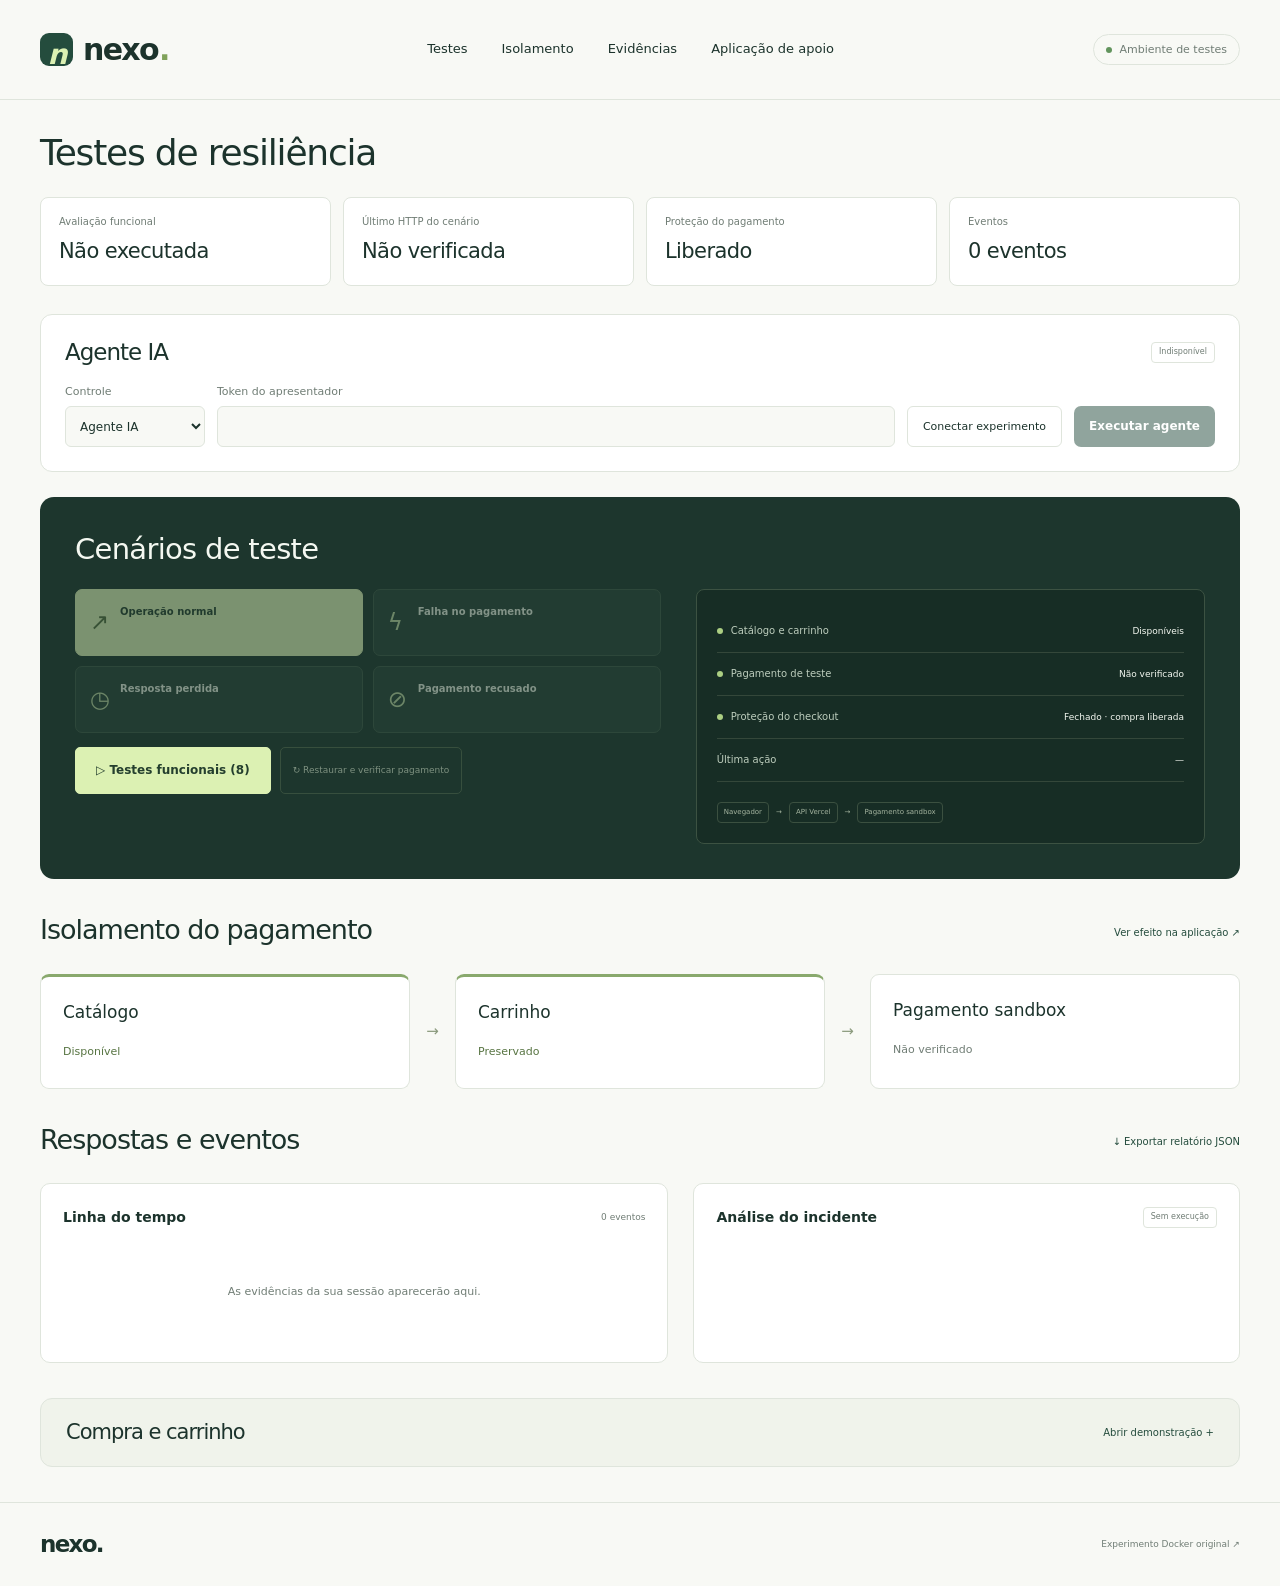
==== commit 1181d131: "feat: add auditable tool-calling agent with guarded checkout actions" ====
--- a/presentation/index.html
+++ b/presentation/index.html
@@ -1629,6 +1629,115 @@
   }
   .component {
     min-height: 95px;
+  }
+}
+
+.agent-panel {
+  border: 1px solid var(--line);
+  border-radius: 12px;
+  background: white;
+  padding: 24px;
+  margin-bottom: 25px;
+}
+.agent-panel h2 {
+  font-size: 23px;
+}
+.agent-controls {
+  display: grid;
+  grid-template-columns: 140px 1fr auto auto;
+  gap: 12px;
+  align-items: end;
+}
+.agent-controls label {
+  display: block;
+  font-size: 11px;
+  color: var(--muted);
+}
+.agent-controls select,
+.agent-controls input {
+  width: 100%;
+  display: block;
+  margin-top: 6px;
+  border: 1px solid var(--line);
+  background: var(--bg);
+  border-radius: 6px;
+  padding: 10px;
+  font: inherit;
+  color: var(--ink);
+  font-size: 12px;
+  height: 41px;
+}
+.agent-controls .primary,
+.agent-controls .secondary {
+  margin: 0;
+  height: 41px;
+  width: auto;
+  padding: 10px 15px;
+}
+.agent-run-heading {
+  display: flex;
+  align-items: center;
+  justify-content: space-between;
+  gap: 10px;
+  font-size: 10px;
+  color: var(--muted);
+  overflow-wrap: anywhere;
+}
+.agent-run-heading:has(span:not(:empty)) {
+  margin-top: 20px;
+  border-top: 1px solid var(--line);
+  padding-top: 14px;
+}
+.agent-trace {
+  list-style: none;
+  margin: 0;
+  padding: 0;
+  display: grid;
+  grid-template-columns: 1fr 1fr;
+  gap: 8px;
+  max-height: 420px;
+  overflow: auto;
+}
+.agent-step {
+  padding: 12px;
+  border: 1px solid var(--line);
+  border-radius: 6px;
+  background: #f8faf5;
+  min-width: 0;
+}
+.agent-step b {
+  display: block;
+  font-size: 10px;
+  color: var(--green);
+  margin-bottom: 4px;
+}
+.agent-step span {
+  font-size: 11px;
+  display: block;
+  overflow-wrap: anywhere;
+}
+.agent-step code {
+  display: block;
+  font-size: 8px;
+  color: var(--muted);
+  margin-top: 5px;
+}
+.agent-step.applied {
+  border-color: #a3bf83;
+  background: #eef5e4;
+}
+@media (max-width: 800px) {
+  .agent-controls {
+    grid-template-columns: 1fr 1fr;
+  }
+  .agent-trace {
+    grid-template-columns: 1fr;
+  }
+  .agent-panel {
+    padding: 18px;
+  }
+  .agent-run-heading {
+    flex-wrap: wrap;
   }
 }
 
@@ -1671,7 +1780,44 @@
           <span>Proteção do pagamento</span
           ><strong id="metric-isolation">Liberado</strong>
         </article>
-        <article><span>Eventos</span><strong id="metric-evidence">0 eventos</strong></article>
+        <article>
+          <span>Eventos</span><strong id="metric-evidence">0 eventos</strong>
+        </article>
+      </section>
+      <section class="agent-panel" id="agent-panel">
+        <div class="panel-heading">
+          <h2>Agente IA</h2>
+          <span id="agent-status" class="mode-tag"
+            >Verificando configuração</span
+          >
+        </div>
+        <div class="agent-controls">
+          <label
+            >Controle<select id="control-mode">
+              <option value="agent">Agente IA</option>
+              <option value="rules">Regras</option>
+            </select></label
+          >
+          <label
+            >Token do apresentador<input
+              type="password"
+              id="llm-token"
+              autocomplete="off"
+          /></label>
+          <button id="connect-agent" class="secondary">
+            Conectar experimento
+          </button>
+          <button id="run-agent" class="primary" disabled>
+            Executar agente
+          </button>
+        </div>
+        <div class="agent-run-heading">
+          <span id="agent-run-id"></span
+          ><button id="verify-agent" class="text-btn" hidden>
+            Verificar registro
+          </button>
+        </div>
+        <ol id="agent-trace" class="agent-trace"></ol>
       </section>
       <section class="lab" id="lab">
         <div class="lab-head">
@@ -1696,7 +1842,7 @@
               <button id="recover" class="recover-btn">
                 ↻ Restaurar e verificar pagamento</button
               ><button id="run-tests" class="test-btn">
-                ▷ Executar os 8 testes
+                ▷ Testes funcionais (8)
               </button>
             </div>
           </div>
@@ -1718,6 +1864,9 @@
               ><b id="circuit-status">Circuito fechado</b>
             </div>
 
+            <div class="status-row">
+              <span>Última ação</span><b id="action-source">—</b>
+            </div>
             <div class="architecture">
               <span>Navegador</span><b>→</b><span>API Vercel</span><b>→</b
               ><span>Pagamento sandbox</span>
@@ -1780,23 +1929,12 @@
             <button id="analyze" class="secondary">
               Analisar evidências atuais <span>↗</span>
             </button>
-            <details class="llm-settings">
-              <summary>Usar LLM real (opcional)</summary>
-              <label
-                >Token do apresentador<input
-                  type="password"
-                  id="llm-token"
-                  autocomplete="off"
-                  placeholder="Configurado no backend da Vercel"
-              /></label>
-            </details>
           </div>
         </div>
       </section>
       <details class="application-demo" id="application">
         <summary>
           <div>
-            
             <h2>Compra e carrinho</h2>
           </div>
           <span class="expand-label">Abrir demonstração +</span>
@@ -1881,6 +2019,10 @@
   evidence: [],
   orders: [],
   attempt: null,
+  controlMode: "agent",
+  agentExperiment: null,
+  agentRuns: [],
+  actionSource: null,
 });
 function readState(storage) {
   try {
@@ -1996,13 +2138,16 @@
     );
     return result;
   }
-  openCircuit() {
+  openCircuit(source = "rules") {
+    this.state.actionSource = source;
     this.state.breaker = "open";
     this.state.incident ||= crypto.randomUUID();
     this.event(
       "circuit_opened",
       null,
-      "Proteção por regra técnica; novas finalizações suspensas. A IA não executou esta ação.",
+      source === "agent"
+        ? "Isolamento aplicado após decisão do agente e validação da política."
+        : "Proteção por regra técnica; novas finalizações suspensas. A IA não executou esta ação.",
     );
   }
   async scenario(scenario) {
@@ -2040,37 +2185,96 @@
           return false;
         }
       }
-      this.state.breaker = "closed";
-      this.event(
-        "circuit_closed",
-        200,
-        "Duas sondagens funcionais confirmaram a recuperação no sandbox.",
-      );
-      if (
-        this.state.subscription?.incident === this.state.incident &&
-        !this.state.subscription.sent
-      ) {
-        this.state.subscription.sent = true;
-        this.state.notices = this.state.notices.slice(-19);
-        this.state.notices.push({
-          id: crypto.randomUUID(),
-          incident: this.state.incident,
-          at: new Date().toISOString(),
-          text: "O pagamento voltou a funcionar. Seu carrinho está salvo; você já pode retomar a compra.",
-        });
-        this.event(
-          "recovery_notice_created",
-          null,
-          "Aviso interno único, solicitado pelo comprador. Nenhum e-mail enviado.",
-        );
-      }
-      this.state.incident = null;
-      this.save();
+      this.closeCircuit();
     } else {
       const response = await this.request("probe");
       if (response.status >= 500 && scenario !== "slow") this.openCircuit();
     }
     return true;
+  }
+  closeCircuit(source = "rules") {
+    this.state.actionSource = source;
+    this.state.breaker = "closed";
+    this.event(
+      "circuit_closed",
+      200,
+      source === "agent"
+        ? "Liberação aplicada após decisão do agente e validação da política."
+        : "Duas sondagens funcionais confirmaram a recuperação no sandbox.",
+    );
+    if (
+      this.state.subscription?.incident === this.state.incident &&
+      !this.state.subscription.sent
+    ) {
+      this.state.subscription.sent = true;
+      this.state.notices = this.state.notices.slice(-19);
+      this.state.notices.push({
+        id: crypto.randomUUID(),
+        incident: this.state.incident,
+        at: new Date().toISOString(),
+        text: "O pagamento voltou a funcionar. Seu carrinho está salvo; você já pode retomar a compra.",
+      });
+      this.event(
+        "recovery_notice_created",
+        null,
+        "Aviso interno único, solicitado pelo comprador. Nenhum e-mail enviado.",
+      );
+    }
+    this.state.incident = null;
+    this.save();
+  }
+  connectExperiment(payload) {
+    if (
+      !payload?.experiment ||
+      !["closed", "open"].includes(payload.experiment.checkout) ||
+      typeof payload.stateToken !== "string"
+    )
+      throw new Error("Experimento inválido.");
+    this.state.agentExperiment = {
+      ...payload.experiment,
+      token: payload.stateToken,
+    };
+    this.state.breaker = payload.experiment.checkout;
+    this.save();
+  }
+  injectExperiment(payload, scenario) {
+    this.state.agentExperiment = {
+      ...payload.experiment,
+      token: payload.stateToken,
+    };
+    this.state.scenario = scenario;
+    this.event("fault_injected", null, scenario);
+    // No isolation action here. The model must investigate and propose it.
+  }
+  applyAgentRun(payload) {
+    const current = this.state.agentExperiment;
+    if (
+      !current ||
+      payload.run.experimentId !== current.id ||
+      payload.run.revision !== current.revision
+    )
+      throw new Error("Execução desatualizada. Execute o agente novamente.");
+    this.state.agentRuns ||= [];
+    this.state.agentRuns.push({
+      run: payload.run,
+      signature: payload.signature,
+    });
+    this.state.agentRuns = this.state.agentRuns.slice(-10);
+    if (payload.run.status === "completed") {
+      this.state.agentExperiment = {
+        ...payload.experiment,
+        token: payload.stateToken,
+      };
+      if (payload.run.applied?.action === "isolate_checkout")
+        this.openCircuit("agent");
+      if (payload.run.applied?.action === "resume_checkout")
+        this.closeCircuit("agent");
+    }
+    this.event(
+      payload.run.status === "completed" ? "agent_completed" : "agent_failed",
+      null,
+      payload.run.id,
+    );
   }
   subscribe() {
     if (!this.state.incident)
@@ -2228,6 +2432,8 @@
   testReport = null,
   storageAvailable = true,
   timer;
+let agentConfigured = false,
+  agentVerified = null;
 const icons = {
   headphones:
     '<path d="M28 83V60a32 32 0 0 1 64 0v23" fill="none" stroke="#665f83" stroke-width="12"/><rect x="20" y="60" width="20" height="38" rx="8" fill="#9186b1"/><rect x="80" y="60" width="20" height="38" rx="8" fill="#9186b1"/><path d="M30 41a34 34 0 0 1 58-2" fill="none" stroke="#c0b7da" stroke-width="4"/>',
@@ -2246,10 +2452,17 @@
   $("#toast").hidden = false;
   timer = setTimeout(() => ($("#toast").hidden = true), 6500);
 }
-async function call(body) {
+async function call(body, useExperiment = true) {
+  const headers = { "Content-Type": "application/json" };
+  if (
+    useExperiment &&
+    store.state.controlMode === "agent" &&
+    store.state.agentExperiment?.token
+  )
+    headers["X-Experiment-State"] = store.state.agentExperiment.token;
   const response = await fetch("/api/payments", {
     method: "POST",
-    headers: { "Content-Type": "application/json" },
+    headers,
     body: JSON.stringify(body),
     cache: "no-store",
     signal: AbortSignal.timeout(12000),
@@ -2288,6 +2501,18 @@
   const s = store.state,
     blocked = s.breaker !== "closed",
     unknown = s.attempt?.unknown;
+  const lastRun = s.agentRuns?.at(-1)?.run;
+  const currentRun =
+    s.controlMode === "agent" &&
+    lastRun &&
+    lastRun.experimentId === s.agentExperiment?.id &&
+    s.agentExperiment.revision === lastRun.revision + (lastRun.applied ? 1 : 0)
+      ? lastRun
+      : null;
+  const agentPayment = currentRun?.observations
+    .filter((item) => item.service === "payment")
+    .at(-1);
+
   $("#cart-count").textContent = s.cart.reduce((n, i) => n + i.quantity, 0);
   $("#cart-total").textContent = money(store.total());
   $("#cart-items").innerHTML = s.cart.length
@@ -2323,8 +2548,17 @@
               )
             ? "Disponível"
             : "Não verificado";
+  if (!blocked && !unknown && s.controlMode === "agent")
+    $("#payment-status").textContent = agentPayment
+      ? agentPayment.status >= 500
+        ? "Falha observada"
+        : agentPayment.status === 402
+          ? "Recusa · serviço ativo"
+          : "Disponível"
+      : "Não verificado";
   $("#payment-dot").className =
-    "status-dot " + (blocked || unknown ? "bad" : "ok");
+    "status-dot " +
+    (blocked || unknown || agentPayment?.status >= 500 ? "bad" : "ok");
   $("#circuit-status").textContent = {
     open: "Aberto · compra protegida",
     "half-open": "Validando recuperação",
@@ -2343,7 +2577,10 @@
     : "";
   $("#event-count").textContent = `${s.evidence.length} eventos`;
   $("#metric-evidence").textContent = `${s.evidence.length} eventos`;
-  const lastHttp = s.evidence.findLast((event) => event.status != null);
+  const lastHttp =
+    s.controlMode === "agent"
+      ? agentPayment
+      : s.evidence.findLast((event) => event.status != null);
   $("#metric-http").textContent = lastHttp
     ? `HTTP ${lastHttp.status}`
     : "Não verificada";
@@ -2389,6 +2626,30 @@
   for (const id of ["recover", "analyze", "run-tests"])
     $("#" + id).disabled = busy || (id === "recover" && unknown);
   $("#export").disabled = busy;
+  const agentMode = s.controlMode === "agent";
+  $("#analyze").hidden = agentMode;
+  if (!diagnosis)
+    $("#diagnosis-mode").textContent = agentMode
+      ? "Sem execução"
+      : "Por regras";
+  $("#control-mode").value = agentMode ? "agent" : "rules";
+  $("#control-mode").disabled = busy;
+  $("#llm-token").disabled = busy;
+  $("#connect-agent").disabled = busy || !agentMode;
+  $("#run-agent").disabled =
+    busy || !agentMode || !agentConfigured || !s.agentExperiment;
+  if (agentMode && !s.agentExperiment)
+    document
+      .querySelectorAll("[data-scenario],#recover")
+      .forEach((button) => (button.disabled = true));
+  $("#action-source").textContent =
+    s.actionSource === "agent"
+      ? "Agente · política validada"
+      : s.actionSource === "rules"
+        ? "Regras"
+        : "—";
+  renderAgentTrace();
+
   if (diagnosis) {
     $("#diagnosis-mode").textContent =
       diagnosis.mode === "llm"
@@ -2459,19 +2720,162 @@
 document.querySelectorAll("[data-scenario]").forEach((b) =>
   b.addEventListener("click", () =>
     action(async () => {
-      await store.scenario(b.dataset.scenario);
-      diagnosis = rules(store.state.evidence);
-      toast("Cenário aplicado e resposta da API registrada.");
+      if (store.state.controlMode === "agent") {
+        const data = await agentRequest("/api/experiment", {
+          operation: "inject",
+          scenario: b.dataset.scenario,
+        });
+        store.injectExperiment(data, b.dataset.scenario);
+        toast("Falha configurada. Nenhuma ação do agente aplicada.");
+      } else {
+        await store.scenario(b.dataset.scenario);
+        diagnosis = rules(store.state.evidence);
+      }
     }),
   ),
 );
 $("#recover").addEventListener("click", () =>
   action(async () => {
-    if (await store.scenario("normal"))
-      toast("Pagamento restaurado e verificado. Sua compra pode continuar.");
-    diagnosis = rules(store.state.evidence);
+    if (store.state.controlMode === "agent") {
+      const data = await agentRequest("/api/experiment", {
+        operation: "inject",
+        scenario: "normal",
+      });
+      store.injectExperiment(data, "normal");
+      toast("Serviço restaurado. Execute o agente para verificar a liberação.");
+    } else {
+      if (await store.scenario("normal")) toast("Pagamento restaurado.");
+      diagnosis = rules(store.state.evidence);
+    }
   }),
 );
+async function agentRequest(path, body) {
+  const response = await fetch(path, {
+    method: "POST",
+    headers: {
+      "Content-Type": "application/json",
+      Authorization: `Bearer ${$("#llm-token").value.trim()}`,
+      ...(store.state.agentExperiment?.token
+        ? { "X-Experiment-State": store.state.agentExperiment.token }
+        : {}),
+    },
+    body: JSON.stringify(body),
+    signal: AbortSignal.timeout(55000),
+  });
+  const data = await response.json();
+  if (!response.ok && !data.run)
+    throw new Error(data.error || "Agente indisponível.");
+  return data;
+}
+function renderAgentTrace() {
+  const entry = store.state.agentRuns?.at(-1);
+  $("#verify-agent").hidden = !entry;
+  if (!entry) {
+    $("#agent-run-id").textContent = "";
+    $("#agent-trace").innerHTML = "";
+    return;
+  }
+  $("#agent-run-id").textContent =
+    `${entry.run.model} · ${entry.run.id}${agentVerified === true ? " · assinatura válida" : agentVerified === false ? " · assinatura inválida" : ""}`;
+  const labels = {
+    model_response: "Modelo",
+    tool_call: "Ferramenta",
+    tool_result: "Resultado",
+    action_proposed: "Proposta do agente",
+    policy_decision: "Política",
+    diagnosis: "Diagnóstico",
+    action_applied: "Ação aplicada",
+    no_action: "Sem alteração",
+    run_failed: "Falha na execução",
+  };
+  $("#agent-trace").innerHTML = entry.run.trace
+    .map((step) => {
+      let detail;
+      if (step.type === "model_response")
+        detail =
+          step.toolCalls.map((call) => call.name).join(", ") ||
+          "Resposta final";
+      else if (step.type === "tool_call")
+        detail = `${step.name} ${JSON.stringify(step.args)}`;
+      else if (step.type === "tool_result")
+        detail = `${step.service} · ${step.status} · ${JSON.stringify(step.result)}`;
+      else if (step.type === "action_proposed")
+        detail = `${step.action} · ${step.reason}`;
+      else if (step.type === "policy_decision")
+        detail = `${step.accepted ? "Aceita" : "Rejeitada"} · ${step.reason}`;
+      else if (step.type === "diagnosis") detail = step.summary;
+      else if (step.type === "action_applied")
+        detail = `${step.action} · ${step.before} → ${step.after}`;
+      else detail = step.error || "Nenhuma ação aplicada";
+      return `<li id="event-${esc(step.id)}" class="agent-step ${step.type === "action_applied" ? "applied" : ""}"><b>${esc(labels[step.type] || step.type)}</b><span>${esc(detail)}</span>${step.providerRequestId ? `<code>${esc(step.providerRequestId)}</code>` : ""}${step.id ? `<code>${esc(step.id)}</code>` : ""}</li>`;
+    })
+    .join("");
+}
+$("#control-mode").addEventListener("change", () => {
+  store.state.controlMode = $("#control-mode").value;
+  store.save();
+});
+$("#connect-agent").addEventListener("click", () =>
+  action(async () => {
+    if (store.state.attempt?.unknown)
+      throw new Error(
+        "Consulte o pagamento pendente antes de conectar outro experimento.",
+      );
+    store.connectExperiment(
+      await agentRequest("/api/experiment", { operation: "create" }),
+    );
+    store.event("experiment_connected", null, store.state.agentExperiment.id);
+    toast("Experimento conectado.");
+  }),
+);
+$("#run-agent").addEventListener("click", () =>
+  action(async () => {
+    $("#agent-status").textContent = "Executando";
+    try {
+      const data = await agentRequest("/api/agent", {
+        operation: "run",
+        pendingPayment: Boolean(store.state.attempt?.unknown),
+      });
+      store.applyAgentRun(data);
+      agentVerified = null;
+      if (data.run.status === "completed") {
+        diagnosis = {
+          ...data.run.diagnosis,
+          mode: "llm",
+          model: data.run.model,
+        };
+        // Agent references point to its tool observations, not the unrelated client logs.
+        $("#agent-status").textContent = "Concluído";
+      } else $("#agent-status").textContent = "Falhou · sem ação";
+    } catch (error) {
+      $("#agent-status").textContent = "Erro na execução";
+      throw error;
+    }
+  }),
+);
+$("#verify-agent").addEventListener("click", () =>
+  action(async () => {
+    const entry = store.state.agentRuns.at(-1);
+    const result = await agentRequest("/api/agent", {
+      operation: "verify",
+      run: entry.run,
+      signature: entry.signature,
+    });
+    agentVerified = result.valid;
+  }),
+);
+fetch("/api/agent", { cache: "no-store" })
+  .then((response) => response.json())
+  .then((data) => {
+    agentConfigured = data.configured;
+    $("#agent-status").textContent = agentConfigured
+      ? data.model
+      : "Não configurado";
+    render();
+  })
+  .catch(() => {
+    $("#agent-status").textContent = "Indisponível";
+  });
 $("#analyze").addEventListener("click", () =>
   action(async () => {
     const evidence = store.state.evidence.slice(-32),
@@ -2507,7 +2911,7 @@
     }
   }),
 );
-async function evaluate(api = call) {
+async function evaluate(api = (body) => call(body, false)) {
   const results = [],
     evidence = [];
   const check = (value, message) => {
@@ -2675,11 +3079,16 @@
 $("#export").addEventListener("click", () => {
   const report = {
     artifact: "Nexo · Pesquisa Aplicada",
-    version: "2.0.0",
+    version: "3.0.0",
     exportedAt: new Date().toISOString(),
     scope:
       "Sandbox serverless, carrinho e evidências locais neste navegador. Nenhuma cobrança real, envio externo ou reparo por IA.",
-    state: store.state,
+    state: {
+      ...store.state,
+      agentExperiment: store.state.agentExperiment
+        ? { ...store.state.agentExperiment, token: undefined }
+        : null,
+    },
     diagnosis,
     evaluation: testReport,
   };
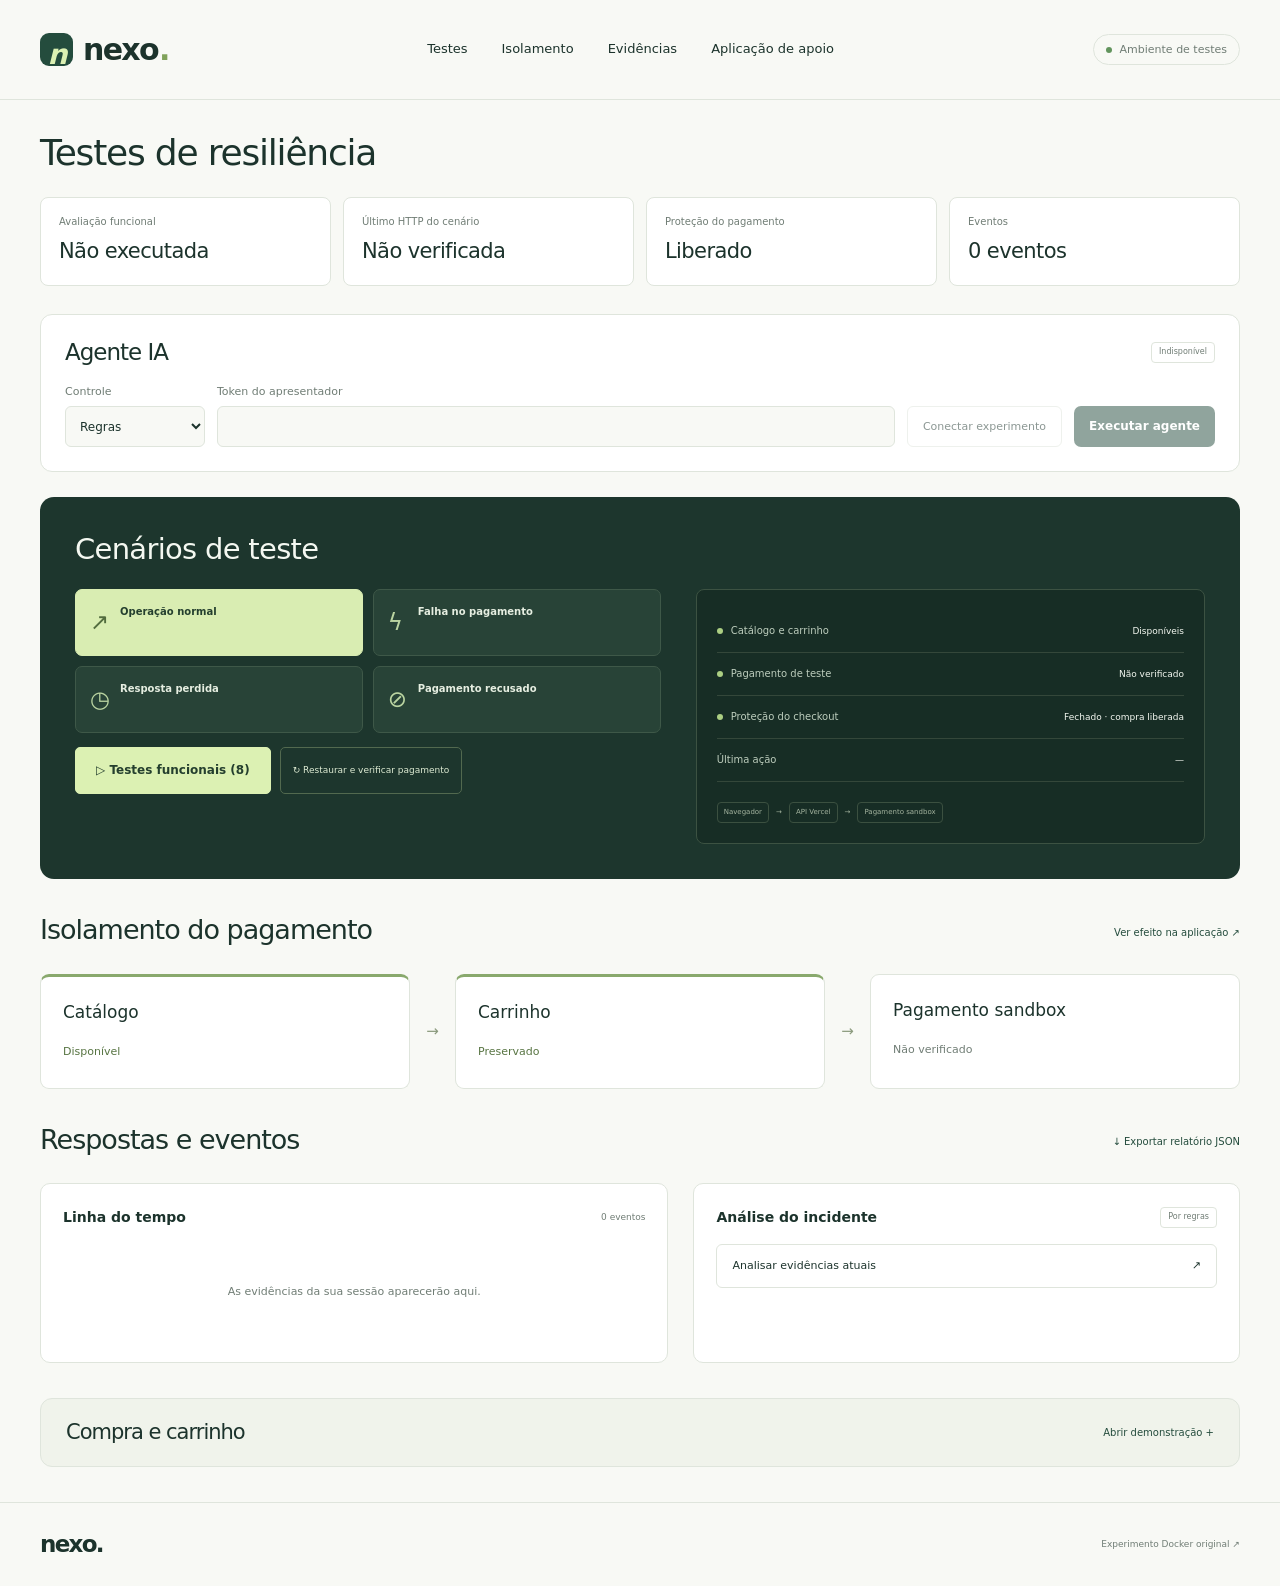
==== commit 880f2f81: "fix: enable test scenarios by default without agent configuration" ====
--- a/presentation/index.html
+++ b/presentation/index.html
@@ -2019,7 +2019,7 @@
   evidence: [],
   orders: [],
   attempt: null,
-  controlMode: "agent",
+  controlMode: "rules",
   agentExperiment: null,
   agentRuns: [],
   actionSource: null,
@@ -2047,7 +2047,10 @@
       )
     )
       return fresh();
-    return { ...fresh(), ...value };
+    const state = { ...fresh(), ...value };
+    if (state.controlMode !== "agent" || !state.agentExperiment?.token)
+      state.controlMode = "rules";
+    return state;
   } catch {
     return fresh();
   }
@@ -2627,6 +2630,7 @@
     $("#" + id).disabled = busy || (id === "recover" && unknown);
   $("#export").disabled = busy;
   const agentMode = s.controlMode === "agent";
+  $("#control-mode option[value=agent]").disabled = !agentConfigured;
   $("#analyze").hidden = agentMode;
   if (!diagnosis)
     $("#diagnosis-mode").textContent = agentMode
@@ -2867,7 +2871,11 @@
 fetch("/api/agent", { cache: "no-store" })
   .then((response) => response.json())
   .then((data) => {
-    agentConfigured = data.configured;
+    agentConfigured = Boolean(data.configured);
+    if (!agentConfigured && store.state.controlMode === "agent") {
+      store.state.controlMode = "rules";
+      store.save();
+    }
     $("#agent-status").textContent = agentConfigured
       ? data.model
       : "Não configurado";
@@ -2875,6 +2883,8 @@
   })
   .catch(() => {
     $("#agent-status").textContent = "Indisponível";
+    store.state.controlMode = "rules";
+    store.save();
   });
 $("#analyze").addEventListener("click", () =>
   action(async () => {
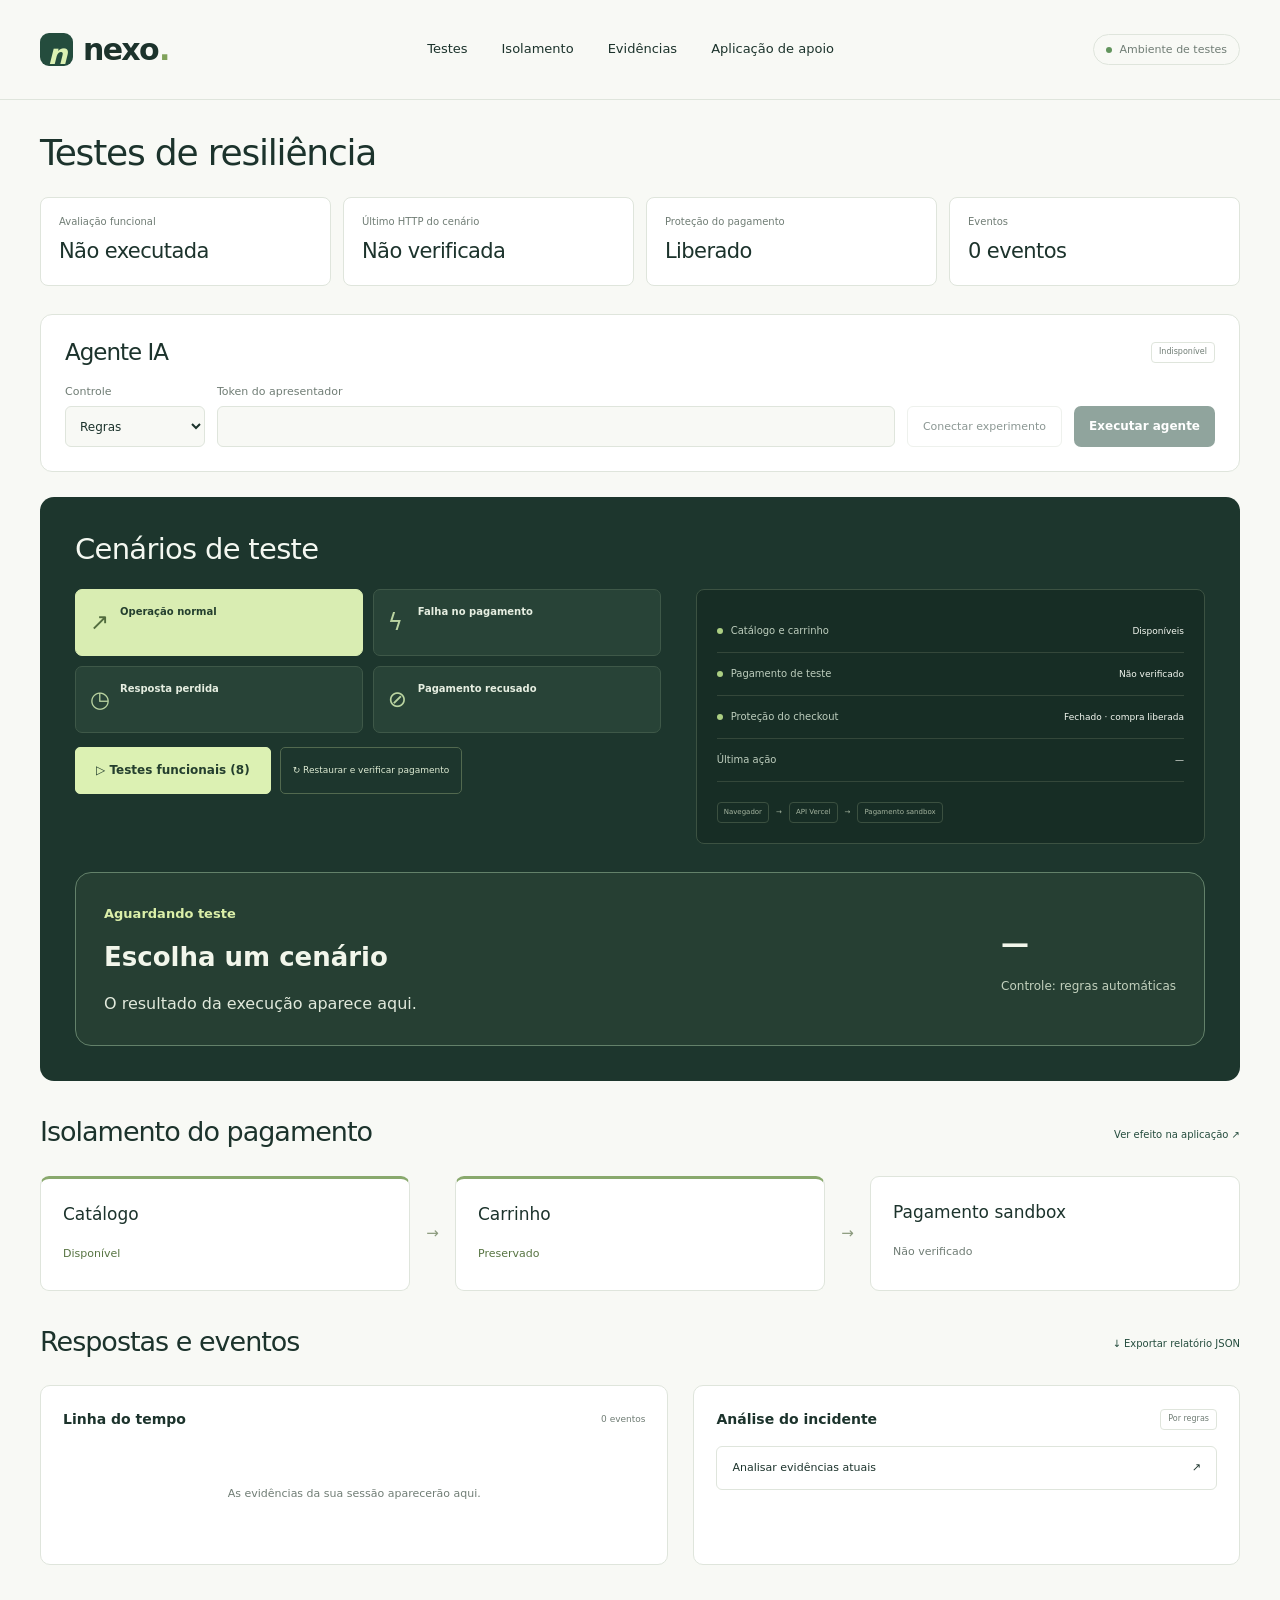
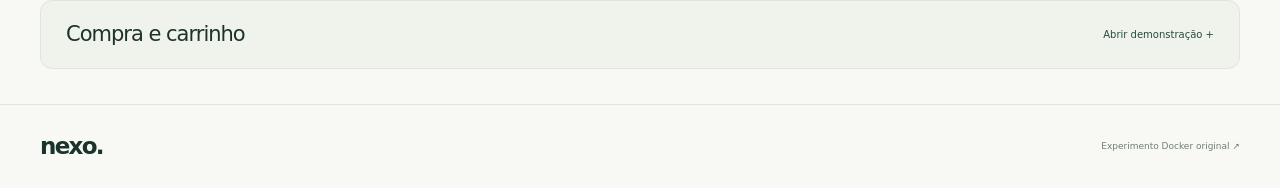
==== commit 58433f05: "feat: explain test failures and recovery with visible evidence cards" ====
--- a/presentation/index.html
+++ b/presentation/index.html
@@ -1738,6 +1738,140 @@
   }
   .agent-run-heading {
     flex-wrap: wrap;
+  }
+}
+
+.incident-explanation {
+  display: flex;
+  justify-content: space-between;
+  gap: 28px;
+  margin-top: 28px;
+  padding: 28px;
+  border: 1px solid #63816a;
+  border-radius: 16px;
+  background: #263f33;
+  color: #f2f6eb;
+}
+.incident-explanation h3 {
+  font-size: 26px;
+  margin: 12px 0;
+}
+.incident-explanation p {
+  font-size: 16px;
+  line-height: 1.65;
+  max-width: 760px;
+  margin: 0;
+  color: #e1e9dc;
+}
+.incident-badge {
+  color: #dbefa9;
+  font-size: 13px;
+  font-weight: 600;
+}
+.incident-proof {
+  display: flex;
+  flex-direction: column;
+  justify-content: center;
+  gap: 10px;
+  min-width: 155px;
+}
+.incident-proof b {
+  font-size: 28px;
+  white-space: nowrap;
+}
+.incident-proof span {
+  font-size: 12px;
+  color: #c2d0bd;
+}
+.test-cards {
+  display: grid;
+  grid-template-columns: repeat(2, minmax(0, 1fr));
+  gap: 18px;
+}
+.test-card {
+  padding: 24px;
+  background: #f5f7ef;
+  color: #203c30;
+  border-radius: 14px;
+  min-width: 0;
+}
+.test-card header {
+  display: flex;
+  justify-content: space-between;
+  gap: 12px;
+  font-size: 12px;
+}
+.test-card header b {
+  color: #346441;
+}
+.test-card h4 {
+  font-size: 22px;
+  line-height: 1.3;
+  margin: 20px 0;
+}
+.test-card dl {
+  margin: 0;
+}
+.test-card dt {
+  font-size: 12px;
+  font-weight: 700;
+  margin-top: 18px;
+  color: #516b58;
+}
+.test-card dd {
+  margin: 6px 0 0;
+  font-size: 16px;
+  line-height: 1.6;
+}
+.test-card footer {
+  font-size: 12px;
+  color: #526b5a;
+  margin-top: 22px;
+}
+.test-card details {
+  border-top: 1px solid #d5dfce;
+  margin-top: 16px;
+  padding-top: 14px;
+}
+.test-card summary {
+  cursor: pointer;
+  font-size: 14px;
+  font-weight: 600;
+}
+.test-card .test-observation {
+  padding: 12px 0;
+  border-bottom: 1px solid #d5dfce;
+  overflow-wrap: anywhere;
+}
+.test-card .test-observation code {
+  font-size: 12px;
+}
+.test-card .test-observation p {
+  font-size: 14px;
+  color: #3f5847;
+  line-height: 1.5;
+  margin: 6px 0;
+}
+.test-card.fail {
+  border: 2px solid #cb7967;
+}
+.test-card.fail header b,
+.test-card .test-error {
+  color: #953c29;
+}
+@media (max-width: 720px) {
+  .test-cards {
+    grid-template-columns: 1fr;
+  }
+  .incident-explanation {
+    flex-direction: column;
+    padding: 22px;
+  }
+  .incident-proof {
+    min-width: 0;
+  }
+  .test-card {
+    padding: 20px;
   }
 }
 
@@ -1873,7 +2007,12 @@
             </div>
           </div>
         </div>
-        <div id="test-results" hidden></div>
+        <div
+          id="incident-explanation"
+          class="incident-explanation"
+          aria-live="polite"
+        ></div>
+        <div id="test-results" hidden aria-live="polite"></div>
       </section>
       <section class="isolation-section" id="isolation">
         <div class="section-heading">
@@ -2584,6 +2723,57 @@
     s.controlMode === "agent"
       ? agentPayment
       : s.evidence.findLast((event) => event.status != null);
+  const lastAction = s.evidence.findLast((e) =>
+    ["circuit_opened", "circuit_closed"].includes(e.event),
+  );
+  let incident = [
+    "Escolha um cenário",
+    "O resultado da execução aparece aqui.",
+    "Aguardando teste",
+  ];
+  if (lastHttp)
+    incident = [
+      "Pagamento respondeu",
+      `Última resposta: HTTP ${lastHttp.status}.`,
+      "Resposta recebida",
+    ];
+  if (s.scenario === "slow" && !unknown)
+    incident = [
+      "Resposta perdida selecionada",
+      "Execute uma compra para provocar o timeout e verificar a consulta da tentativa original.",
+      "Pronto para testar",
+    ];
+  if (s.scenario === "declined" && !blocked)
+    incident = [
+      "Recusa de pagamento",
+      "A recusa é uma resposta de negócio. Quando a compra retorna HTTP 402, o carrinho é mantido e o serviço continua liberado.",
+      "Sem isolamento técnico",
+    ];
+  if (blocked)
+    incident = [
+      "Pagamento isolado",
+      "O checkout foi suspenso após a falha. O catálogo continua disponível e os itens permanecem no carrinho.",
+      "Compra suspensa",
+    ];
+  if (unknown)
+    incident = [
+      "Pagamento sem confirmação",
+      "A resposta da compra se perdeu. Uma nova tentativa fica bloqueada até consultar o resultado pelo mesmo identificador, evitando repetir a compra.",
+      "Consulta necessária",
+    ];
+  if (
+    !blocked &&
+    !unknown &&
+    s.scenario === "normal" &&
+    lastAction?.event === "circuit_closed"
+  )
+    incident = [
+      "Conexão restabelecida no teste",
+      "O cenário de falha foi removido. Duas verificações confirmaram o pagamento disponível antes de liberar o checkout; o carrinho foi preservado.",
+      "Checkout liberado",
+    ];
+  $("#incident-explanation").innerHTML =
+    `<div><span class="incident-badge">${esc(incident[2])}</span><h3>${esc(incident[0])}</h3><p>${esc(incident[1])}</p></div><div class="incident-proof"><b>${lastHttp ? `HTTP ${esc(lastHttp.status)}` : "—"}</b><span>${s.controlMode === "agent" ? "Controle: agente IA" : "Controle: regras automáticas"}</span></div>`;
   $("#metric-http").textContent = lastHttp
     ? `HTTP ${lastHttp.status}`
     : "Não verificada";
@@ -2927,17 +3117,73 @@
   const check = (value, message) => {
     if (!value) throw new Error(message);
   };
+  const explanations = [
+    [
+      "Compra aprovada",
+      "Nenhuma falha foi injetada.",
+      "A API confirmou o total e a compra esvaziou o carrinho.",
+    ],
+    [
+      "Serviço de pagamento indisponível",
+      "A compra recebeu HTTP 503.",
+      "A tentativa falhou sem remover o produto do carrinho.",
+    ],
+    [
+      "Falha contida no checkout",
+      "O pagamento ficou indisponível e o circuito abriu.",
+      "A próxima compra foi bloqueada antes de uma nova chamada ao pagamento.",
+    ],
+    [
+      "Carrinho restaurado",
+      "O estado foi salvo e carregado novamente.",
+      "O teclado e sua quantidade permaneceram no carrinho.",
+    ],
+    [
+      "Pagamento recuperado",
+      "O teste retirou a falha de pagamento.",
+      "Duas sondagens confirmaram disponibilidade. O circuito fechou, o carrinho foi mantido e um único aviso foi criado.",
+    ],
+    [
+      "Recusa sem derrubar o serviço",
+      "A compra recebeu HTTP 402.",
+      "O circuito permaneceu fechado e o produto continuou no carrinho.",
+    ],
+    [
+      "Resposta perdida e conciliada",
+      "A compra ficou sem confirmação e uma segunda tentativa foi bloqueada.",
+      "A consulta usou o mesmo identificador e confirmou uma única compra.",
+    ],
+    [
+      "Comprovante consistente",
+      "Duas chamadas usaram a mesma chave de tentativa.",
+      "As duas respostas HTTP 200 devolveram o mesmo comprovante no sandbox.",
+    ],
+  ];
   async function test(name, fn) {
     const start = performance.now();
+    const offset = evidence.length;
+    const [title, problem, outcome] = explanations[results.length];
     try {
       await fn();
       results.push({
         name,
+        title,
+        problem,
+        outcome,
+        observations: evidence.slice(offset),
         passed: true,
         durationMs: Math.round(performance.now() - start),
       });
     } catch (error) {
-      results.push({ name, passed: false, error: error.message });
+      results.push({
+        name,
+        title,
+        problem,
+        outcome: "A verificação falhou. A recuperação não foi comprovada.",
+        observations: evidence.slice(offset),
+        passed: false,
+        error: error.message,
+      });
     }
   }
   const make = () => new Store({ call: api });
@@ -3082,7 +3328,7 @@
     testReport = await evaluate();
     const passed = testReport.results.filter((r) => r.passed).length;
     $("#test-results").innerHTML =
-      `<div class="test-report"><h3>${passed}/${testReport.results.length} verificações aprovadas</h3>${testReport.results.map((r) => `<div class="test-row ${r.passed ? "" : "fail"}"><span>${esc(r.name)}</span><small>${r.passed ? "✓ Aprovado" : "✕ " + esc(r.error)}</small></div>`).join("")}</div>`;
+      `<div class="test-report"><h3>${passed}/${testReport.results.length} verificações aprovadas</h3><div class="test-cards">${testReport.results.map((r, i) => `<article class="test-card ${r.passed ? "" : "fail"}"><header><span>TESTE ${String(i + 1).padStart(2, "0")}</span><b>${r.passed ? "✓ Aprovado" : "✕ Falhou"}</b></header><h4>${esc(r.title)}</h4><dl><dt>O que aconteceu</dt><dd>${esc(r.problem)}</dd><dt>${r.passed ? "Resultado confirmado" : "Resultado"}</dt><dd>${esc(r.outcome)}</dd></dl>${r.error ? `<p class="test-error">${esc(r.error)}</p>` : ""}<footer>${r.durationMs ?? "—"} ms${r.observations?.length ? ` · ${r.observations.length} eventos registrados` : ""}</footer>${r.observations?.length ? `<details><summary>Ver evidências</summary>${r.observations.map((e) => `<div class="test-observation"><code>${esc(e.event)}${e.status ? ` · HTTP ${esc(e.status)}` : ""}</code><p>${esc(e.details || "")}</p></div>`).join("")}</details>` : ""}</article>`).join("")}</div></div>`;
     toast("Avaliação concluída. Confira os resultados observados.");
   }),
 );
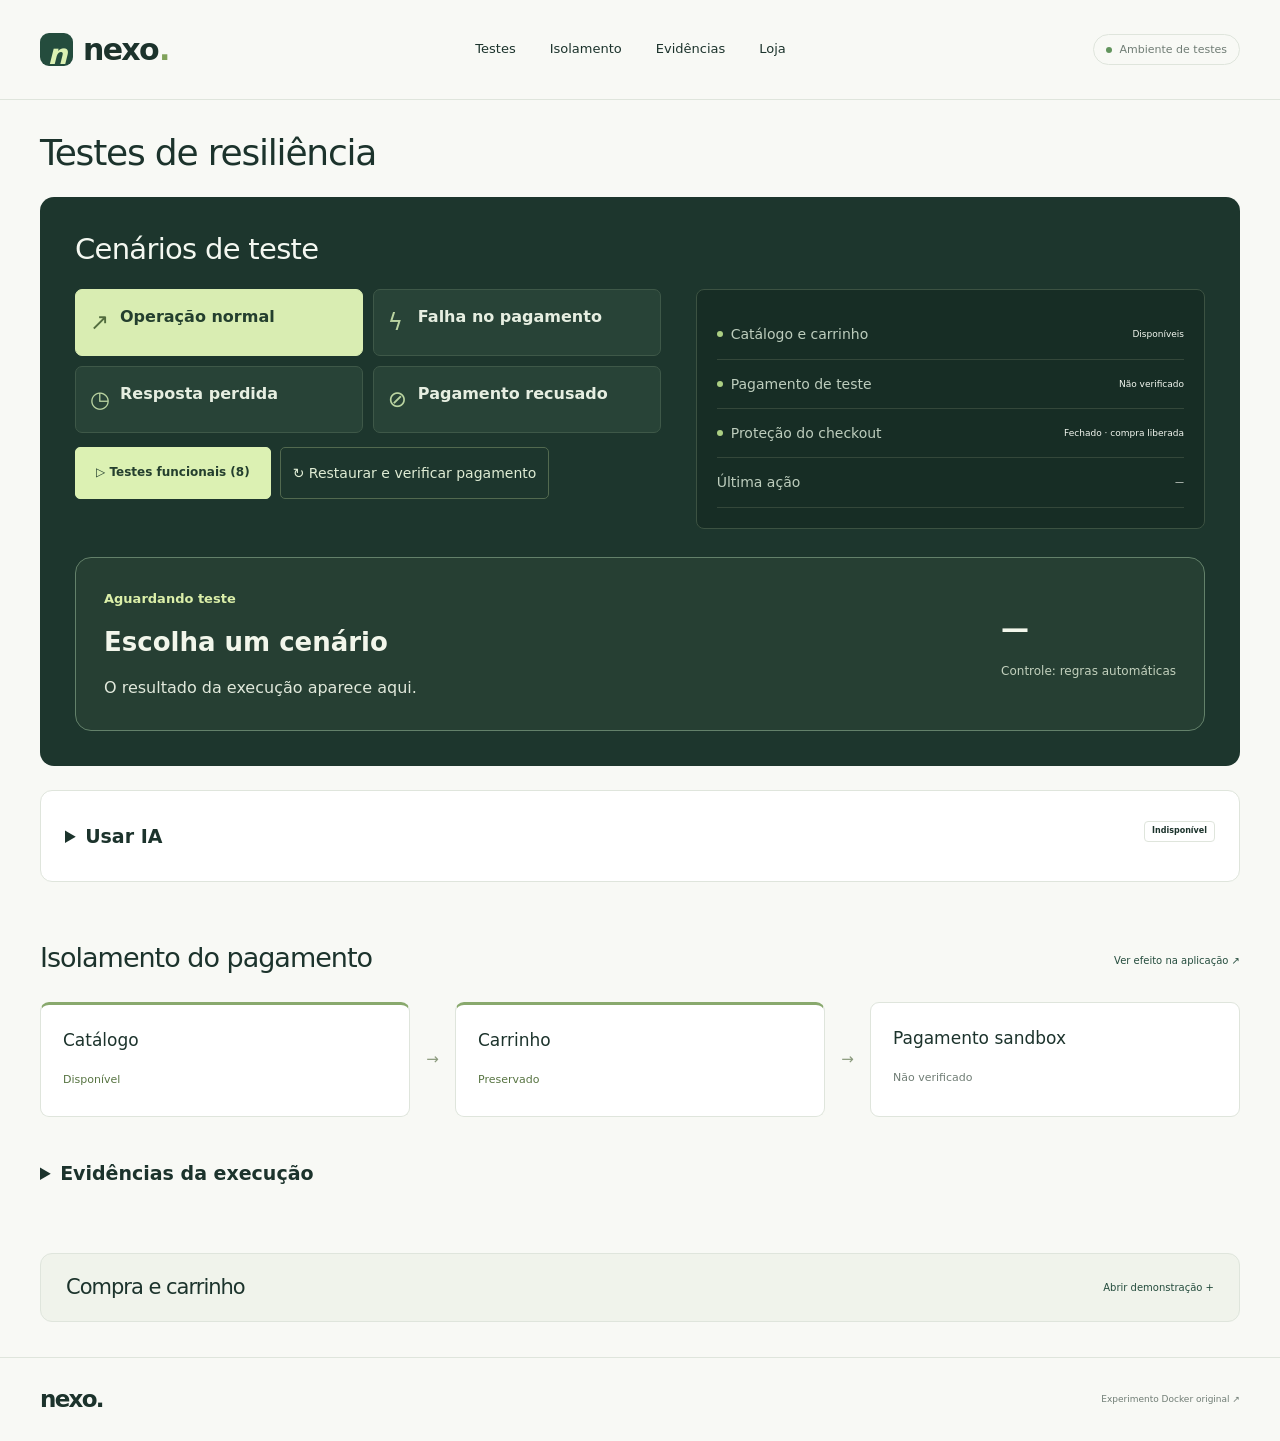
==== commit f7d09168: "fix: simplify test interface and bound cancellable AI requests" ====
--- a/presentation/index.html
+++ b/presentation/index.html
@@ -1875,6 +1875,121 @@
   }
 }
 
+[hidden] {
+  display: none !important;
+}
+.agent-panel {
+  margin-top: 24px;
+}
+.agent-panel > summary,
+.evidence-section > summary {
+  cursor: pointer;
+  font-size: 19px;
+  font-weight: 600;
+  padding: 6px 0;
+}
+.agent-panel > summary .mode-tag {
+  float: right;
+  font-size: 12px;
+}
+.agent-controls {
+  grid-template-columns: minmax(180px, 1fr) auto auto auto;
+  margin-top: 20px;
+}
+.agent-controls label {
+  font-size: 14px;
+}
+.agent-feedback {
+  font-size: 14px;
+  line-height: 1.5;
+  color: var(--muted);
+  margin: 14px 0;
+}
+.agent-audit {
+  border-top: 1px solid var(--line);
+  padding-top: 16px;
+}
+.agent-audit summary {
+  cursor: pointer;
+  font-size: 14px;
+}
+.evidence-section > summary {
+  margin-bottom: 24px;
+}
+.execution-status {
+  position: fixed;
+  bottom: 20px;
+  left: 50%;
+  transform: translateX(-50%);
+  z-index: 100;
+  display: flex;
+  align-items: center;
+  gap: 14px;
+  width: max-content;
+  max-width: calc(100vw - 32px);
+  padding: 16px 20px;
+  border-radius: 14px;
+  background: #1d392e;
+  color: #f3f6ec;
+  box-shadow: 0 8px 40px #0003;
+  font-size: 14px;
+}
+.execution-status button {
+  color: #e1f5af;
+  background: transparent;
+  border: 1px solid #738b65;
+  padding: 8px 12px;
+  border-radius: 8px;
+  cursor: pointer;
+}
+.loading-spinner {
+  width: 18px;
+  height: 18px;
+  flex-shrink: 0;
+  border: 2px solid #80966f;
+  border-top-color: #e3f6b3;
+  border-radius: 50%;
+  animation: loading-spin 1s linear infinite;
+}
+@keyframes loading-spin {
+  to {
+    transform: rotate(360deg);
+  }
+}
+.execution-error {
+  margin: 20px auto 0;
+  max-width: 1200px;
+  padding: 18px 24px;
+  background: #fff0e9;
+  color: #873d27;
+  border: 1px solid #dfb9a9;
+  border-radius: 12px;
+  font-size: 16px;
+}
+@media (max-width: 720px) {
+  .agent-controls {
+    grid-template-columns: 1fr;
+  }
+  .execution-status {
+    font-size: 12px;
+    padding: 12px;
+  }
+  .agent-panel > summary .mode-tag {
+    float: none;
+    margin-left: 12px;
+  }
+}
+.scenario-buttons button b {
+  font-size: 16px;
+}
+.status-panel .status-row {
+  font-size: 14px;
+}
+.lab-actions button {
+  font-size: 14px;
+  min-height: 52px;
+}
+
     </style>
   </head>
   <body>
@@ -1886,72 +2001,21 @@
       >
       <nav aria-label="Navegação">
         <a href="#lab">Testes</a><a href="#isolation">Isolamento</a
-        ><a href="#evidence">Evidências</a
-        ><a href="#application">Aplicação de apoio</a>
+        ><a href="#evidence">Evidências</a><a href="#application">Loja</a>
       </nav>
       <span class="demo-tag"><span></span> Ambiente de testes</span>
     </header>
+    <div id="execution-status" class="execution-status" hidden role="status">
+      <span class="loading-spinner" aria-hidden="true"></span
+      ><span id="execution-label">Executando…</span
+      ><button id="cancel-execution" type="button">Cancelar</button>
+    </div>
+    <div id="execution-error" class="execution-error" hidden role="alert"></div>
     <main>
       <section class="dashboard-intro">
         <div>
           <h1>Testes de resiliência</h1>
         </div>
-      </section>
-      <section
-        class="experiment-metrics"
-        aria-label="Resumo observado"
-        aria-live="polite"
-      >
-        <article>
-          <span>Avaliação funcional</span
-          ><strong id="metric-tests">Não executada</strong>
-        </article>
-        <article>
-          <span>Último HTTP do cenário</span
-          ><strong id="metric-http">Não verificada</strong>
-        </article>
-        <article>
-          <span>Proteção do pagamento</span
-          ><strong id="metric-isolation">Liberado</strong>
-        </article>
-        <article>
-          <span>Eventos</span><strong id="metric-evidence">0 eventos</strong>
-        </article>
-      </section>
-      <section class="agent-panel" id="agent-panel">
-        <div class="panel-heading">
-          <h2>Agente IA</h2>
-          <span id="agent-status" class="mode-tag"
-            >Verificando configuração</span
-          >
-        </div>
-        <div class="agent-controls">
-          <label
-            >Controle<select id="control-mode">
-              <option value="agent">Agente IA</option>
-              <option value="rules">Regras</option>
-            </select></label
-          >
-          <label
-            >Token do apresentador<input
-              type="password"
-              id="llm-token"
-              autocomplete="off"
-          /></label>
-          <button id="connect-agent" class="secondary">
-            Conectar experimento
-          </button>
-          <button id="run-agent" class="primary" disabled>
-            Executar agente
-          </button>
-        </div>
-        <div class="agent-run-heading">
-          <span id="agent-run-id"></span
-          ><button id="verify-agent" class="text-btn" hidden>
-            Verificar registro
-          </button>
-        </div>
-        <ol id="agent-trace" class="agent-trace"></ol>
       </section>
       <section class="lab" id="lab">
         <div class="lab-head">
@@ -2001,10 +2065,6 @@
             <div class="status-row">
               <span>Última ação</span><b id="action-source">—</b>
             </div>
-            <div class="architecture">
-              <span>Navegador</span><b>→</b><span>API Vercel</span><b>→</b
-              ><span>Pagamento sandbox</span>
-            </div>
           </div>
         </div>
         <div
@@ -2014,6 +2074,44 @@
         ></div>
         <div id="test-results" hidden aria-live="polite"></div>
       </section>
+      <details class="agent-panel" id="agent-panel">
+        <summary>
+          Usar IA <span id="agent-status" class="mode-tag">Verificando…</span>
+        </summary>
+        <div class="agent-controls">
+          <select id="control-mode" hidden aria-label="Controle">
+            <option value="rules">Regras</option>
+            <option value="agent">Agente IA</option>
+          </select>
+          <label
+            >Senha de acesso<input
+              type="password"
+              id="llm-token"
+              autocomplete="off"
+              placeholder="OBS_DEMO_TOKEN"
+          /></label>
+          <button id="connect-agent" class="primary">Ativar IA</button>
+          <button id="run-agent" class="secondary" disabled>
+            Analisar novamente
+          </button>
+          <button id="disconnect-agent" class="text-btn" hidden>
+            Desativar IA
+          </button>
+        </div>
+        <p id="agent-feedback" class="agent-feedback" role="status">
+          Use a senha cadastrada em OBS_DEMO_TOKEN.
+        </p>
+        <details class="agent-audit">
+          <summary>Ver ações da IA</summary>
+          <div class="agent-run-heading">
+            <span id="agent-run-id"></span
+            ><button id="verify-agent" class="text-btn" hidden>
+              Verificar registro
+            </button>
+          </div>
+          <ol id="agent-trace" class="agent-trace"></ol>
+        </details>
+      </details>
       <section class="isolation-section" id="isolation">
         <div class="section-heading">
           <div>
@@ -2041,7 +2139,30 @@
           </article>
         </div>
       </section>
-      <section class="evidence-section" id="evidence">
+      <details class="evidence-section" id="evidence">
+        <summary>Evidências da execução</summary>
+        <section
+          class="experiment-metrics"
+          aria-label="Resumo observado"
+          aria-live="polite"
+        >
+          <article>
+            <span>Avaliação funcional</span
+            ><strong id="metric-tests">Não executada</strong>
+          </article>
+          <article>
+            <span>Último HTTP do cenário</span
+            ><strong id="metric-http">Não verificada</strong>
+          </article>
+          <article>
+            <span>Proteção do pagamento</span
+            ><strong id="metric-isolation">Liberado</strong>
+          </article>
+          <article>
+            <span>Eventos</span><strong id="metric-evidence">0 eventos</strong>
+          </article>
+        </section>
+
         <div class="section-heading">
           <div>
             <h2>Respostas e eventos</h2>
@@ -2070,7 +2191,7 @@
             </button>
           </div>
         </div>
-      </section>
+      </details>
       <details class="application-demo" id="application">
         <summary>
           <div>
@@ -2569,6 +2690,7 @@
     minute: "2-digit",
     second: "2-digit",
   });
+let actionController = null;
 let busy = false,
   diagnosis = null,
   testReport = null,
@@ -2607,7 +2729,7 @@
     headers,
     body: JSON.stringify(body),
     cache: "no-store",
-    signal: AbortSignal.timeout(12000),
+    signal: requestSignal(12000),
   });
   let data;
   try {
@@ -2626,6 +2748,8 @@
   saved = fresh();
   storageAvailable = false;
 }
+// Access password is intentionally not persisted; activate the agent explicitly after reload.
+saved.controlMode = "rules";
 const store = new Store({
   state: saved,
   call,
@@ -2829,13 +2953,16 @@
   $("#control-mode").value = agentMode ? "agent" : "rules";
   $("#control-mode").disabled = busy;
   $("#llm-token").disabled = busy;
-  $("#connect-agent").disabled = busy || !agentMode;
+  $("#connect-agent").disabled = busy || !agentConfigured;
+  $("#connect-agent").textContent =
+    busy && !agentMode ? "Conectando…" : agentMode ? "Reconectar" : "Ativar IA";
+  $("#disconnect-agent").hidden = !agentMode;
+  $("#disconnect-agent").disabled = busy;
+  $("#run-agent").hidden = !agentMode;
+  $("#execution-status").hidden = !busy;
   $("#run-agent").disabled =
     busy || !agentMode || !agentConfigured || !s.agentExperiment;
-  if (agentMode && !s.agentExperiment)
-    document
-      .querySelectorAll("[data-scenario],#recover")
-      .forEach((button) => (button.disabled = true));
+
   $("#action-source").textContent =
     s.actionSource === "agent"
       ? "Agente · política validada"
@@ -2859,19 +2986,53 @@
     toast("Não foi possível salvar o carrinho.");
   }
 }
+function requestSignal(ms) {
+  return actionController
+    ? AbortSignal.any([actionController.signal, AbortSignal.timeout(ms)])
+    : AbortSignal.timeout(ms);
+}
+function stage(message) {
+  $("#execution-label").textContent = message;
+}
 async function action(fn) {
   if (busy) return;
   busy = true;
+  actionController = new AbortController();
+  const timeout = setTimeout(
+    () =>
+      actionController?.abort(new DOMException("Tempo limite", "TimeoutError")),
+    60000,
+  );
+  $("#execution-error").hidden = true;
+  stage("Executando…");
   render();
   try {
     await fn();
   } catch (error) {
-    toast(error.message);
+    const message =
+      error.name === "AbortError"
+        ? "Execução cancelada. Você já pode tentar novamente."
+        : error.name === "TimeoutError"
+          ? "A resposta demorou demais. Tente novamente."
+          : error.message;
+    if ($("#test-results").dataset.running === "true") {
+      $("#test-results").dataset.running = "false";
+      $("#test-results").innerHTML =
+        '<div class="test-report"><h3>Execução interrompida</h3></div>';
+    }
+    $("#execution-error").textContent = message;
+    $("#execution-error").hidden = false;
+    toast(message);
   } finally {
+    clearTimeout(timeout);
+    actionController = null;
     busy = false;
     render();
   }
 }
+$("#cancel-execution").addEventListener("click", () =>
+  actionController?.abort(),
+);
 $("#product-list").addEventListener("click", (e) => {
   const b = e.target.closest("[data-add]");
   if (b)
@@ -2920,7 +3081,7 @@
           scenario: b.dataset.scenario,
         });
         store.injectExperiment(data, b.dataset.scenario);
-        toast("Falha configurada. Nenhuma ação do agente aplicada.");
+        await executeAgent();
       } else {
         await store.scenario(b.dataset.scenario);
         diagnosis = rules(store.state.evidence);
@@ -2936,7 +3097,7 @@
         scenario: "normal",
       });
       store.injectExperiment(data, "normal");
-      toast("Serviço restaurado. Execute o agente para verificar a liberação.");
+      await executeAgent();
     } else {
       if (await store.scenario("normal")) toast("Pagamento restaurado.");
       diagnosis = rules(store.state.evidence);
@@ -2944,6 +3105,13 @@
   }),
 );
 async function agentRequest(path, body) {
+  const token = $("#llm-token").value.trim();
+  if (!token)
+    throw new Error("Digite a senha OBS_DEMO_TOKEN para ativar a IA.");
+  if (token.startsWith("sk-"))
+    throw new Error(
+      "Este campo usa OBS_DEMO_TOKEN. A chave da OpenAI fica somente na Vercel.",
+    );
   const response = await fetch(path, {
     method: "POST",
     headers: {
@@ -2954,9 +3122,16 @@
         : {}),
     },
     body: JSON.stringify(body),
-    signal: AbortSignal.timeout(55000),
+    signal: requestSignal(body.operation === "run" ? 50000 : 8000),
   });
-  const data = await response.json();
+  let data;
+  try {
+    data = await response.json();
+  } catch {
+    throw new Error("A API não respondeu. Tente novamente após o deploy.");
+  }
+  if (response.status === 401 || response.status === 403)
+    throw new Error("Senha incorreta. Use o valor de OBS_DEMO_TOKEN.");
   if (!response.ok && !data.run)
     throw new Error(data.error || "Agente indisponível.");
   return data;
@@ -3015,38 +3190,50 @@
       throw new Error(
         "Consulte o pagamento pendente antes de conectar outro experimento.",
       );
+    stage("Conectando à IA…");
     store.connectExperiment(
       await agentRequest("/api/experiment", { operation: "create" }),
     );
+    store.state.controlMode = "agent";
     store.event("experiment_connected", null, store.state.agentExperiment.id);
-    toast("Experimento conectado.");
+    $("#agent-feedback").textContent = "IA ativada. Escolha um cenário acima.";
+    $("#agent-status").textContent = "Ativada";
+    toast("IA ativada. Escolha um cenário.");
   }),
 );
-$("#run-agent").addEventListener("click", () =>
-  action(async () => {
-    $("#agent-status").textContent = "Executando";
-    try {
-      const data = await agentRequest("/api/agent", {
-        operation: "run",
-        pendingPayment: Boolean(store.state.attempt?.unknown),
-      });
-      store.applyAgentRun(data);
-      agentVerified = null;
-      if (data.run.status === "completed") {
-        diagnosis = {
-          ...data.run.diagnosis,
-          mode: "llm",
-          model: data.run.model,
-        };
-        // Agent references point to its tool observations, not the unrelated client logs.
-        $("#agent-status").textContent = "Concluído";
-      } else $("#agent-status").textContent = "Falhou · sem ação";
-    } catch (error) {
-      $("#agent-status").textContent = "Erro na execução";
-      throw error;
-    }
-  }),
-);
+async function executeAgent() {
+  stage("IA verificando os serviços…");
+  $("#agent-status").textContent = "Analisando…";
+  $("#agent-feedback").textContent = "Análise em andamento…";
+  try {
+    const data = await agentRequest("/api/agent", {
+      operation: "run",
+      pendingPayment: Boolean(store.state.attempt?.unknown),
+    });
+    store.applyAgentRun(data);
+    agentVerified = null;
+    if (data.run.status !== "completed")
+      throw new Error(
+        "A IA não concluiu a análise. Nenhuma ação foi aplicada. Verifique a chave e o saldo da API.",
+      );
+    diagnosis = { ...data.run.diagnosis, mode: "llm", model: data.run.model };
+    $("#agent-status").textContent = "Concluído";
+    $("#agent-feedback").textContent = data.run.diagnosis.summary;
+  } catch (error) {
+    $("#agent-status").textContent = "Não concluído";
+    $("#agent-feedback").textContent = "Análise interrompida. Tente novamente.";
+    throw error;
+  }
+}
+$("#run-agent").addEventListener("click", () => action(executeAgent));
+$("#disconnect-agent").addEventListener("click", () => {
+  if (busy) return;
+  store.state.controlMode = "rules";
+  store.save();
+  $("#agent-feedback").textContent =
+    "IA desativada. Testes por regras disponíveis.";
+  $("#agent-status").textContent = "Disponível";
+});
 $("#verify-agent").addEventListener("click", () =>
   action(async () => {
     const entry = store.state.agentRuns.at(-1);
@@ -3058,8 +3245,11 @@
     agentVerified = result.valid;
   }),
 );
-fetch("/api/agent", { cache: "no-store" })
-  .then((response) => response.json())
+fetch("/api/agent", { cache: "no-store", signal: AbortSignal.timeout(6000) })
+  .then((response) => {
+    if (!response.ok) throw new Error("Configuração indisponível");
+    return response.json();
+  })
   .then((data) => {
     agentConfigured = Boolean(data.configured);
     if (!agentConfigured && store.state.controlMode === "agent") {
@@ -3068,11 +3258,16 @@
     }
     $("#agent-status").textContent = agentConfigured
       ? data.model
-      : "Não configurado";
+      : "Não configurada";
+    $("#agent-feedback").textContent = agentConfigured
+      ? "Digite a senha OBS_DEMO_TOKEN e clique em Ativar IA."
+      : "IA não configurada na Vercel. Os testes estão disponíveis acima.";
     render();
   })
   .catch(() => {
     $("#agent-status").textContent = "Indisponível";
+    $("#agent-feedback").textContent =
+      "IA indisponível. Os testes continuam disponíveis acima.";
     store.state.controlMode = "rules";
     store.save();
   });
@@ -3093,7 +3288,7 @@
           Authorization: `Bearer ${token}`,
         },
         body: JSON.stringify({ evidence }),
-        signal: AbortSignal.timeout(25000),
+        signal: requestSignal(25000),
       });
       const data = await response.json();
       if (!response.ok)
@@ -3160,6 +3355,8 @@
     ],
   ];
   async function test(name, fn) {
+    if (actionController?.signal.aborted) throw actionController.signal.reason;
+    stage(`Teste ${results.length + 1}/8 · ${name}`);
     const start = performance.now();
     const offset = evidence.length;
     const [title, problem, outcome] = explanations[results.length];
@@ -3325,7 +3522,9 @@
     $("#test-results").hidden = false;
     $("#test-results").innerHTML =
       '<div class="test-report"><h3>Executando avaliação pela API…</h3></div>';
+    $("#test-results").dataset.running = "true";
     testReport = await evaluate();
+    $("#test-results").dataset.running = "false";
     const passed = testReport.results.filter((r) => r.passed).length;
     $("#test-results").innerHTML =
       `<div class="test-report"><h3>${passed}/${testReport.results.length} verificações aprovadas</h3><div class="test-cards">${testReport.results.map((r, i) => `<article class="test-card ${r.passed ? "" : "fail"}"><header><span>TESTE ${String(i + 1).padStart(2, "0")}</span><b>${r.passed ? "✓ Aprovado" : "✕ Falhou"}</b></header><h4>${esc(r.title)}</h4><dl><dt>O que aconteceu</dt><dd>${esc(r.problem)}</dd><dt>${r.passed ? "Resultado confirmado" : "Resultado"}</dt><dd>${esc(r.outcome)}</dd></dl>${r.error ? `<p class="test-error">${esc(r.error)}</p>` : ""}<footer>${r.durationMs ?? "—"} ms${r.observations?.length ? ` · ${r.observations.length} eventos registrados` : ""}</footer>${r.observations?.length ? `<details><summary>Ver evidências</summary>${r.observations.map((e) => `<div class="test-observation"><code>${esc(e.event)}${e.status ? ` · HTTP ${esc(e.status)}` : ""}</code><p>${esc(e.details || "")}</p></div>`).join("")}</details>` : ""}</article>`).join("")}</div></div>`;
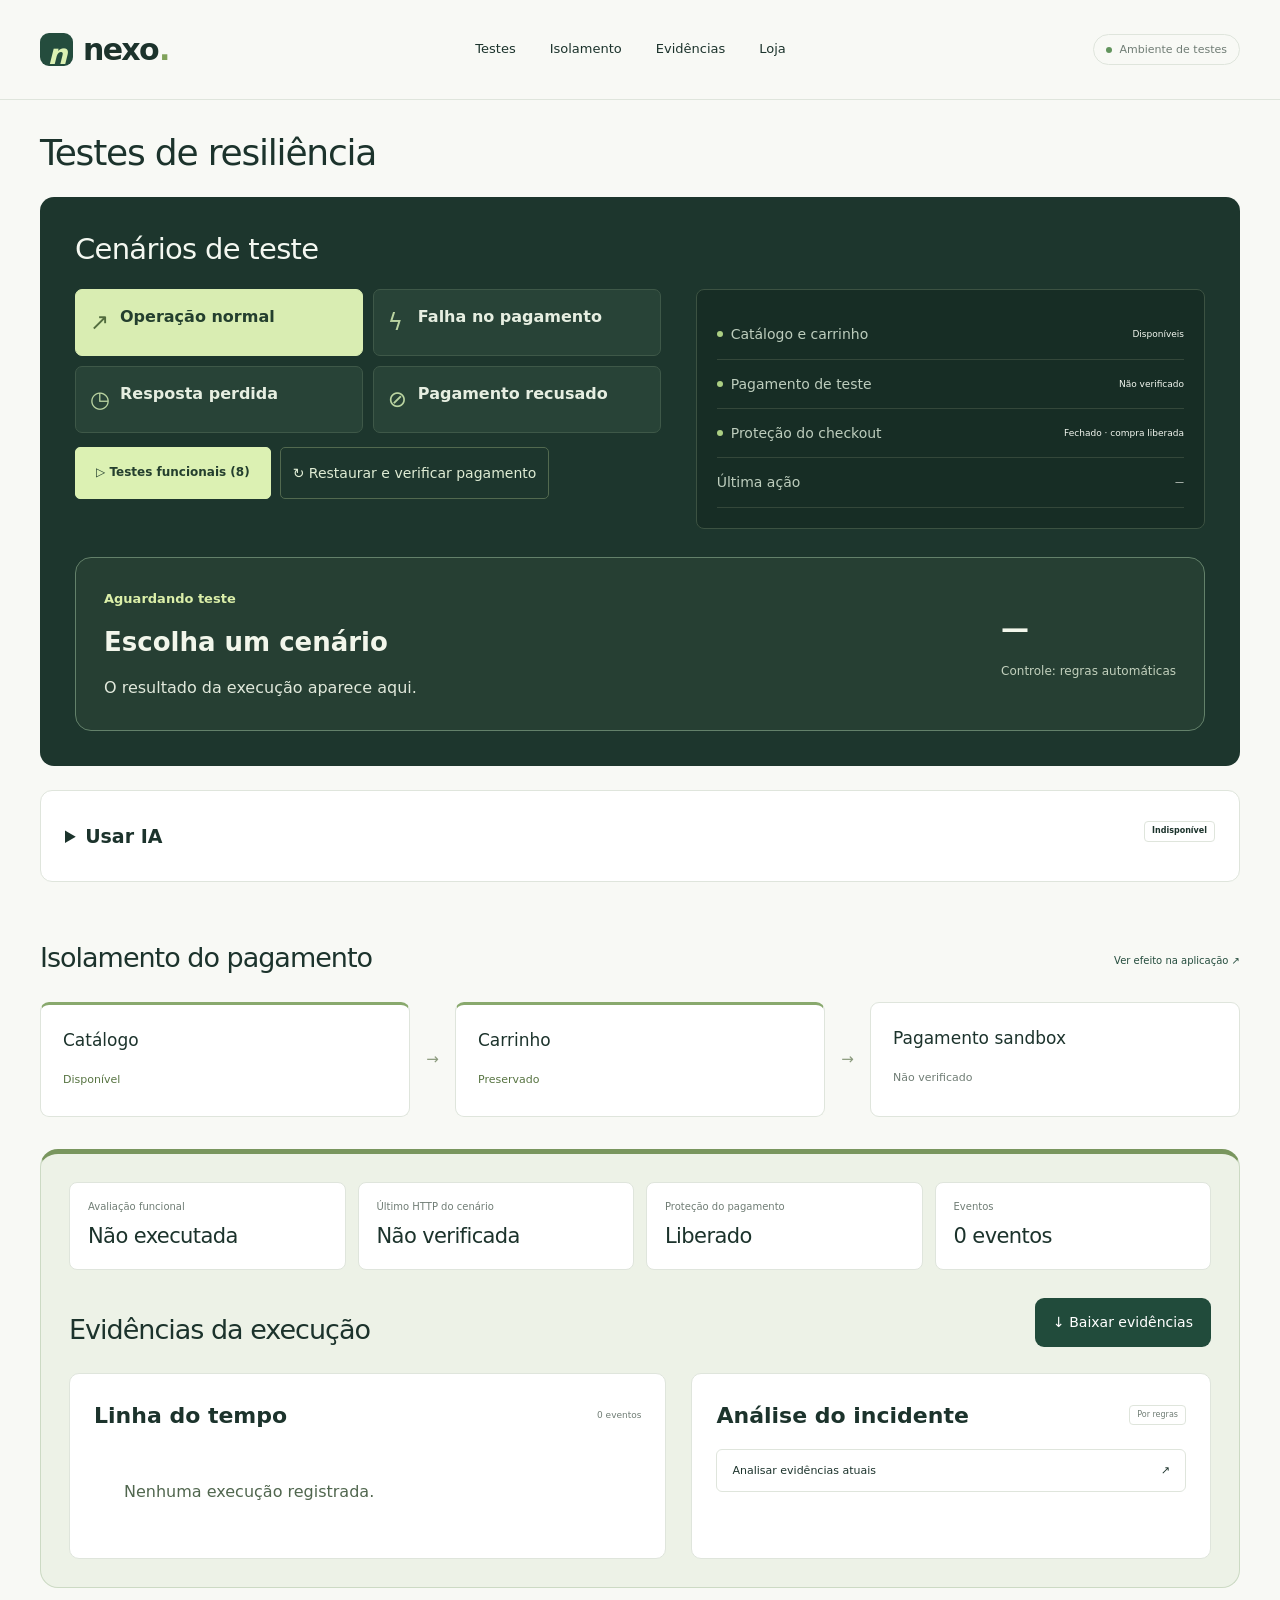
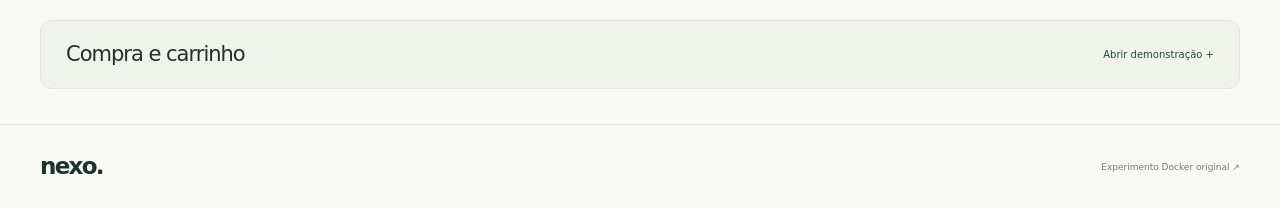
==== commit 5e59776f: "feat: highlight current payment outcome and execution evidence" ====
--- a/presentation/index.html
+++ b/presentation/index.html
@@ -1988,6 +1988,213 @@
 .lab-actions button {
   font-size: 14px;
   min-height: 52px;
+}
+
+.payment-result {
+  margin: 20px 0;
+  padding: 22px;
+  border: 2px solid;
+  border-radius: 14px;
+  overflow-wrap: anywhere;
+}
+.payment-result-heading {
+  display: flex;
+  align-items: center;
+  gap: 12px;
+}
+.payment-result-heading h3 {
+  font-size: 22px;
+  line-height: 1.25;
+  margin: 0;
+}
+.payment-result-icon {
+  display: grid;
+  place-items: center;
+  flex-shrink: 0;
+  width: 36px;
+  height: 36px;
+  border-radius: 50%;
+  font-size: 25px;
+  font-weight: 700;
+  background: #ffffff80;
+}
+.payment-result p {
+  font-size: 16px;
+  line-height: 1.55;
+  margin: 14px 0;
+}
+.payment-result > strong {
+  display: block;
+  font-size: 13px;
+}
+.payment-result.declined,
+.payment-result.error {
+  background: #fff0ed;
+  border-color: #cf6d59;
+  color: #873b2a;
+}
+.payment-result.pending {
+  background: #fff5d9;
+  border-color: #c7982d;
+  color: #72520b;
+}
+.payment-result.success {
+  background: #edf6e3;
+  border-color: #7da25c;
+  color: #345526;
+}
+.payment-result details {
+  margin-top: 14px;
+  font-size: 13px;
+}
+.payment-result summary {
+  cursor: pointer;
+}
+.payment-result code {
+  display: block;
+  margin-top: 10px;
+}
+.application-demo .payment-notice,
+.application-demo .payment-notice button {
+  font-size: 14px;
+  line-height: 1.5;
+}
+.application-demo .checkout {
+  font-size: 16px;
+  min-height: 56px;
+}
+
+.evidence-section {
+  border: 1px solid #ccdac4;
+  border-top: 5px solid #79965e;
+  border-radius: 18px;
+  padding: 28px;
+  background: #edf2e7;
+  margin: 32px 0;
+}
+.evidence-section .section-heading {
+  margin: 26px 0;
+}
+.evidence-section #export {
+  background: #214b3b;
+  color: white;
+  border-radius: 9px;
+  padding: 13px 18px;
+  font-size: 14px;
+}
+.evidence-section .timeline-panel,
+.evidence-section .diagnosis-panel {
+  padding: 24px;
+}
+.evidence-section .panel-heading h3 {
+  font-size: 22px;
+}
+.evidence-section .timeline {
+  max-height: 600px;
+}
+.evidence-event {
+  border-left: 4px solid #c6d3bd;
+  padding: 18px 12px;
+  margin-bottom: 10px;
+  border-radius: 8px;
+  background: #f7f9f3;
+  grid-template-columns: 65px minmax(0, 1fr) auto;
+  gap: 14px;
+}
+.evidence-event.error {
+  border-left-color: #c96650;
+  background: #fff4ef;
+}
+.evidence-event.warning {
+  border-left-color: #bf912e;
+  background: #fff9e9;
+}
+.evidence-event.success {
+  border-left-color: #69934d;
+}
+.evidence-event b {
+  font-size: 17px;
+}
+.evidence-event p {
+  font-size: 15px;
+  line-height: 1.5;
+  color: #43594b;
+  margin: 8px 0;
+}
+.evidence-event time {
+  font-size: 12px;
+  color: #516657;
+  padding-top: 3px;
+}
+.evidence-event details summary {
+  cursor: pointer;
+  font-size: 12px;
+  color: #52674b;
+}
+.evidence-event details {
+  margin-top: 12px;
+  overflow-wrap: anywhere;
+}
+.evidence-event code {
+  font-size: 12px;
+}
+.event-badge {
+  align-self: start;
+  border-radius: 6px;
+  background: #e5ebdf;
+  padding: 7px;
+  font-size: 12px;
+  font-weight: 700;
+  white-space: nowrap;
+}
+.event-badge.error {
+  background: #f9d9cd;
+  color: #893d29;
+}
+.event-badge.warning {
+  background: #f5e3b0;
+  color: #70500b;
+}
+.event-badge.success {
+  background: #dfedce;
+  color: #375627;
+}
+.evidence-empty {
+  padding: 30px;
+  font-size: 16px;
+  color: #50664e;
+}
+.evidence-section .diagnosis-panel > p {
+  font-size: 16px;
+  line-height: 1.7;
+}
+@media (max-width: 720px) {
+  .evidence-section {
+    padding: 18px 12px;
+  }
+  .evidence-section .section-heading {
+    align-items: flex-start;
+    gap: 14px;
+    flex-direction: column;
+  }
+  .evidence-section .timeline-panel,
+  .evidence-section .diagnosis-panel {
+    padding: 16px;
+  }
+  .evidence-event {
+    grid-template-columns: minmax(0, 1fr) auto;
+    gap: 10px;
+    padding: 14px 10px;
+  }
+  .evidence-event time {
+    grid-column: 1/-1;
+  }
+  .evidence-event b {
+    font-size: 16px;
+  }
+  .evidence-event p {
+    font-size: 14px;
+  }
 }
 
     </style>
@@ -2139,8 +2346,11 @@
           </article>
         </div>
       </section>
-      <details class="evidence-section" id="evidence">
-        <summary>Evidências da execução</summary>
+      <section
+        class="evidence-section"
+        id="evidence"
+        aria-labelledby="evidence-title"
+      >
         <section
           class="experiment-metrics"
           aria-label="Resumo observado"
@@ -2165,11 +2375,9 @@
 
         <div class="section-heading">
           <div>
-            <h2>Respostas e eventos</h2>
+            <h2 id="evidence-title">Evidências da execução</h2>
           </div>
-          <button id="export" class="text-btn">
-            ↓ Exportar relatório JSON
-          </button>
+          <button id="export" class="text-btn">↓ Baixar evidências</button>
         </div>
         <div class="evidence-layout">
           <div class="timeline-panel">
@@ -2191,7 +2399,7 @@
             </button>
           </div>
         </div>
-      </details>
+      </section>
       <details class="application-demo" id="application">
         <summary>
           <div>
@@ -2216,6 +2424,12 @@
             </div>
             <div id="cart-items"></div>
             <div id="payment-notice" class="payment-notice" hidden></div>
+            <div
+              id="order-result"
+              role="status"
+              aria-live="polite"
+              aria-atomic="true"
+            ></div>
             <div class="cart-total">
               <span>Total</span><strong id="cart-total">R$ 0,00</strong>
             </div>
@@ -2224,8 +2438,6 @@
             ><button id="reconcile" class="secondary" hidden>
               Consultar pagamento pendente
             </button>
-
-            <div id="order-result" role="status"></div>
           </aside>
         </div>
         <section
@@ -2763,6 +2975,118 @@
   changed: () => render(),
 });
 let storageWarningShown = false;
+function eventView(e) {
+  const labels = {
+    cart_item_added: [
+      "Produto adicionado",
+      "Item salvo no carrinho.",
+      "Carrinho",
+    ],
+    cart_item_removed: ["Produto removido", "Carrinho atualizado.", "Carrinho"],
+    experiment_scenario_changed: [
+      "Cenário selecionado",
+      {
+        normal: "Operação normal",
+        outage: "Falha no pagamento",
+        slow: "Resposta perdida",
+        declined: "Pagamento recusado",
+      }[e.details] || "Condição de teste alterada.",
+      "Cenário",
+    ],
+    fault_injected: [
+      "Condição aplicada",
+      "Cenário enviado ao experimento do agente.",
+      "Cenário",
+    ],
+    circuit_opened: [
+      "Pagamento isolado",
+      "Novas compras suspensas. Catálogo e carrinho preservados.",
+      "Proteção",
+    ],
+    circuit_closed: [
+      "Pagamento liberado",
+      "Recuperação validada antes da liberação do checkout.",
+      "Recuperação",
+    ],
+    checkout_blocked: [
+      "Nova compra bloqueada",
+      "A proteção evitou outra chamada ao serviço indisponível.",
+      "Proteção",
+    ],
+    order_confirmed: [
+      "Compra confirmada",
+      "Pagamento aprovado e comprovante registrado.",
+      "Aprovado",
+    ],
+    recovery_notice_created: [
+      "Aviso de recuperação criado",
+      "O comprador já pode retomar a compra.",
+      "Recuperação",
+    ],
+    payment_response_lost: [
+      "Resposta da compra perdida",
+      "Resultado pendente. Consulte a tentativa antes de pagar novamente.",
+      "Pendente",
+    ],
+    payment_transport_error: [
+      "API sem resposta",
+      "Não foi possível confirmar o resultado da chamada.",
+      "Sem resposta",
+    ],
+    experiment_connected: [
+      "IA ativada",
+      "Experimento conectado para análise dos cenários.",
+      "IA",
+    ],
+    agent_completed: [
+      "Análise da IA concluída",
+      "Execução registrada com observações e decisão.",
+      "IA",
+    ],
+    agent_failed: [
+      "Análise da IA interrompida",
+      "Nenhuma ação desta execução foi aplicada.",
+      "IA",
+    ],
+  };
+  let [title, text, badge] = labels[e.event] || [
+    "Evento registrado",
+    "Registro disponível nos dados do evento.",
+    "Registro",
+  ];
+  if (["payment_pay", "payment_probe", "payment_reconcile"].includes(e.event)) {
+    title = {
+      payment_pay: "Tentativa de pagamento",
+      payment_probe: "Verificação do pagamento",
+      payment_reconcile: "Consulta da tentativa original",
+    }[e.event];
+    text =
+      {
+        200:
+          e.event === "payment_probe"
+            ? "Serviço respondeu disponível."
+            : "API confirmou o pagamento.",
+        402: "Pagamento recusado. O serviço continua disponível.",
+        503: "Serviço indisponível. Falha técnica confirmada.",
+        504: "Tempo de resposta excedido. O resultado da compra exige consulta.",
+        423: "Checkout isolado. A compra foi bloqueada no servidor.",
+      }[e.status] || "Resposta da API registrada.";
+  }
+  const kind =
+    e.status >= 500 ||
+    ["circuit_opened", "payment_transport_error", "agent_failed"].includes(
+      e.event,
+    )
+      ? "error"
+      : e.status === 402 ||
+          ["checkout_blocked", "payment_response_lost"].includes(e.event)
+        ? "warning"
+        : e.status === 200 ||
+            ["order_confirmed", "recovery_notice_created"].includes(e.event)
+          ? "success"
+          : "neutral";
+  return { title, text, badge, kind };
+}
 function render() {
   const s = store.state,
     blocked = s.breaker !== "closed",
@@ -2831,15 +3155,85 @@
     closed: "Fechado · compra liberada",
   }[s.breaker];
   $("#circuit-dot").className = "status-dot " + (blocked ? "bad" : "ok");
+  const latestPayment = s.evidence.findLast((e) =>
+    ["payment_pay", "payment_reconcile"].includes(e.event),
+  );
   $("#notifications").innerHTML = s.notices
-    .slice(-3)
+    .filter((n) => !latestPayment || n.at > latestPayment.timestamp)
+    .slice(-1)
     .map(
       (n) =>
         `<div class="notification"><span>✓</span><div>${esc(n.text)}<small>Aviso de recuperação · ${time(n.at)}</small></div></div>`,
     )
     .join("");
-  $("#order-result").innerHTML = s.orders.length
-    ? `<div class="order-success"><b>Compra confirmada ✓</b><br>${esc(s.orders.at(-1).receiptId)}<br>${money(s.orders.at(-1).total)}</div>`
+  const latestResult = s.evidence.findLast((e) =>
+    [
+      "payment_pay",
+      "payment_reconcile",
+      "order_confirmed",
+      "cart_item_added",
+      "cart_item_removed",
+      "experiment_scenario_changed",
+      "fault_injected",
+      "circuit_closed",
+    ].includes(e.event),
+  );
+  let paymentResult = null;
+  if (latestResult?.event === "order_confirmed" && s.orders.length) {
+    const order = s.orders.at(-1);
+    paymentResult = {
+      kind: "success",
+      icon: "✓",
+      title: "Pagamento aprovado",
+      text: `${money(order.total)} · Compra confirmada`,
+      code: "HTTP 200",
+      receipt: order.receiptId,
+    };
+  } else if (
+    ["payment_pay", "payment_reconcile"].includes(latestResult?.event)
+  ) {
+    if (latestResult.status === 402)
+      paymentResult = {
+        kind: "declined",
+        icon: "×",
+        title: "Pagamento recusado",
+        text: "A compra não foi concluída. Seus itens continuam no carrinho.",
+        code: "HTTP 402 · Serviço disponível",
+      };
+    else if (latestResult.status >= 400)
+      paymentResult = {
+        kind: "error",
+        icon: "!",
+        title: "Pagamento não concluído",
+        text: "Seus itens continuam no carrinho.",
+        code: `HTTP ${latestResult.status}`,
+      };
+  } else if (latestResult?.event === "circuit_closed")
+    paymentResult = {
+      kind: "success",
+      icon: "↻",
+      title: "Pagamento disponível novamente",
+      text: "Verificação concluída. Você já pode retomar a compra.",
+      code: "Checkout liberado",
+    };
+  if (blocked && latestResult?.event !== "order_confirmed")
+    paymentResult = {
+      kind: "error",
+      icon: "!",
+      title: "Pagamento indisponível",
+      text: "A compra está suspensa. Seus itens estão salvos.",
+      code: "Checkout protegido",
+    };
+  if (unknown)
+    paymentResult = {
+      kind: "pending",
+      icon: "◷",
+      title: "Pagamento sem confirmação",
+      text: "Consulte o resultado antes de tentar pagar novamente.",
+      code: "Consulta necessária",
+    };
+  $("#order-result").innerHTML = paymentResult
+    ? `<div class="payment-result ${paymentResult.kind}"><div class="payment-result-heading"><span class="payment-result-icon" aria-hidden="true">${paymentResult.icon}</span><h3>${esc(paymentResult.title)}</h3></div><p>${esc(paymentResult.text)}</p><strong>${esc(paymentResult.code)}</strong>${paymentResult.receipt ? `<details><summary>Ver comprovante</summary><code>${esc(paymentResult.receipt)}</code></details>` : ""}</div>`
     : "";
   $("#event-count").textContent = `${s.evidence.length} eventos`;
   $("#metric-evidence").textContent = `${s.evidence.length} eventos`;
@@ -2926,12 +3320,12 @@
     ? s.evidence
         .slice()
         .reverse()
-        .map(
-          (e) =>
-            `<article class="event" id="event-${esc(e.id)}"><time>${time(e.timestamp)}</time><div><b>${esc(e.event)}</b><p>${esc(e.details)}</p><code>${esc(e.id)}</code></div>${e.status ? `<span class="http ${e.status >= 400 ? "bad" : ""}">${esc(e.status)}</span>` : ""}</article>`,
-        )
+        .map((e) => {
+          const view = eventView(e);
+          return `<article class="event evidence-event ${view.kind}" id="event-${esc(e.id)}"><time>${time(e.timestamp)}</time><div><b>${esc(view.title)}</b><p>${esc(view.text)}</p><details><summary>Dados do evento</summary><code>${esc(e.event)}</code><p>${esc(e.details)}</p><code>${esc(e.id)}</code></details></div><span class="event-badge ${view.kind}">${e.status ? `HTTP ${esc(e.status)}` : esc(view.badge)}</span></article>`;
+        })
         .join("")
-    : '<p class="empty-cart">As evidências da sua sessão aparecerão aqui.</p>';
+    : '<div class="evidence-empty">Nenhuma execução registrada.</div>';
   document.querySelectorAll("[data-scenario]").forEach((button) => {
     button.classList.toggle("active", button.dataset.scenario === s.scenario);
     button.disabled = busy || unknown;
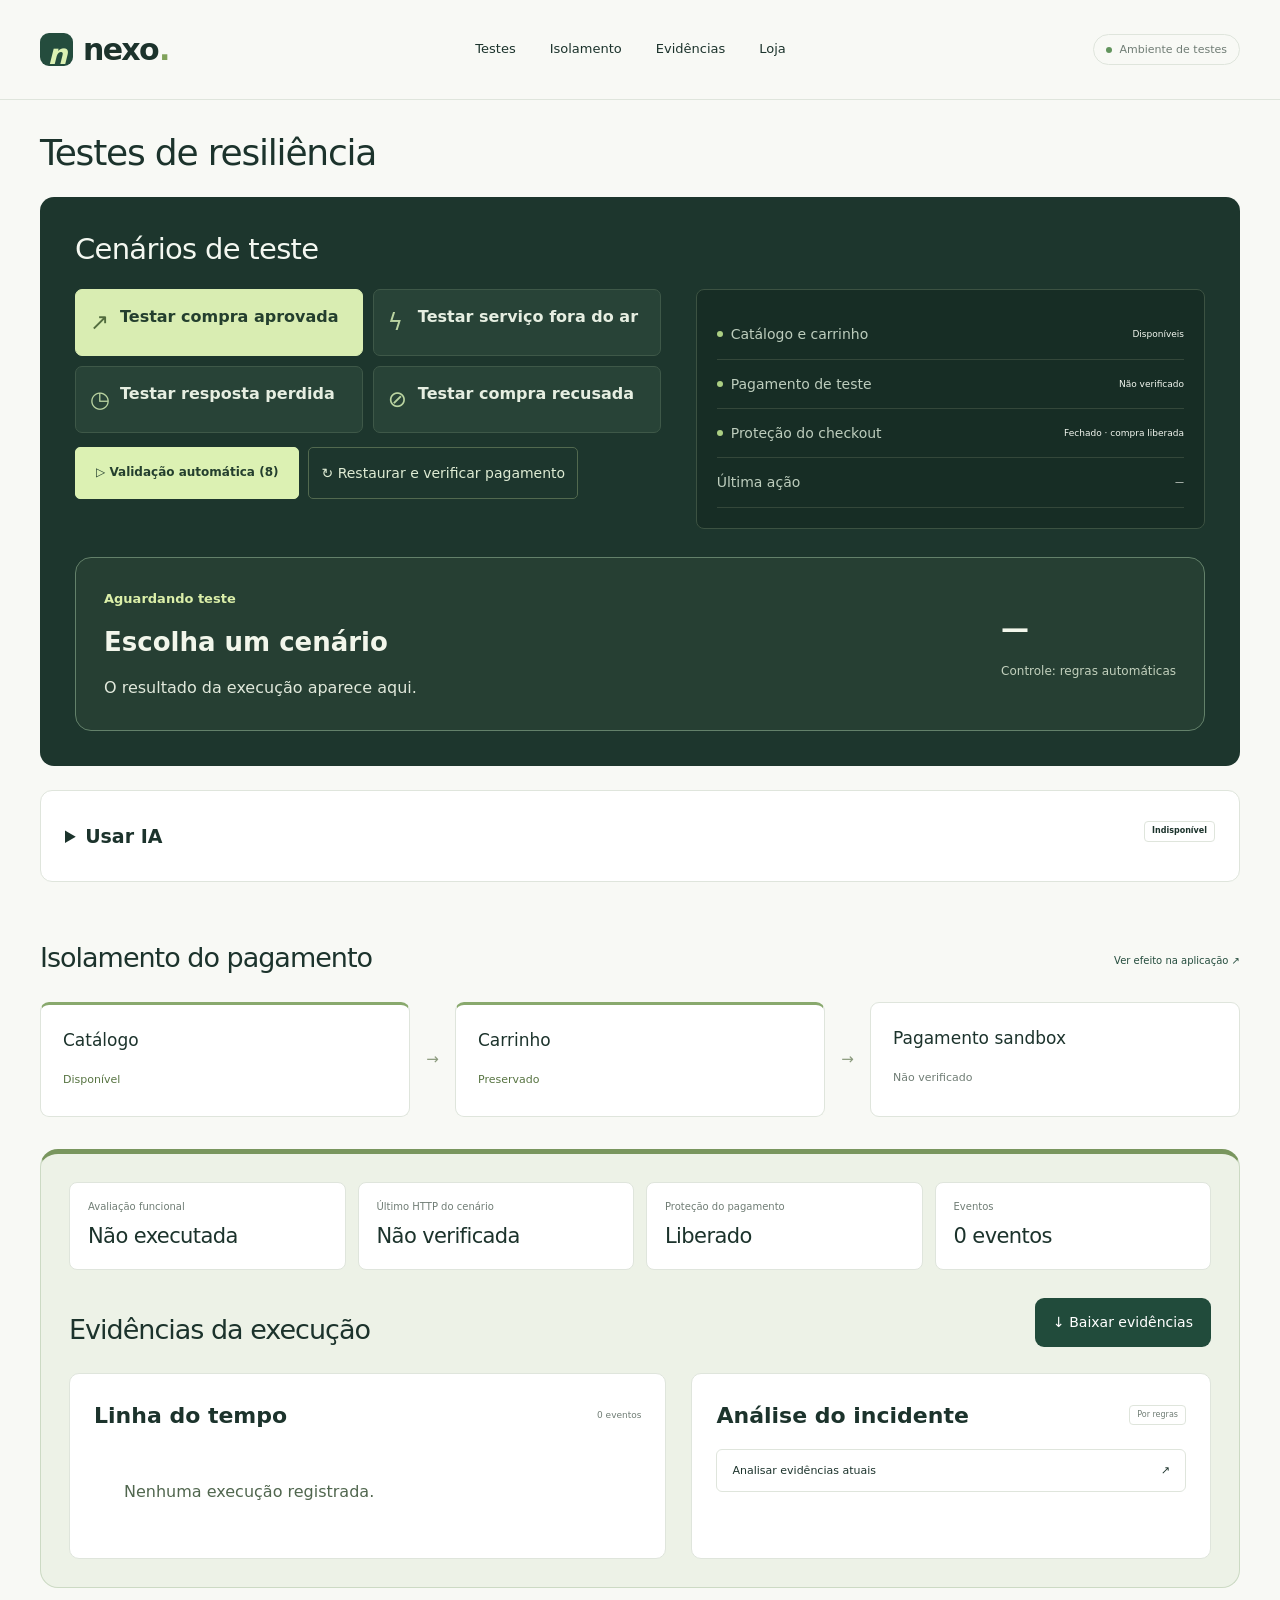
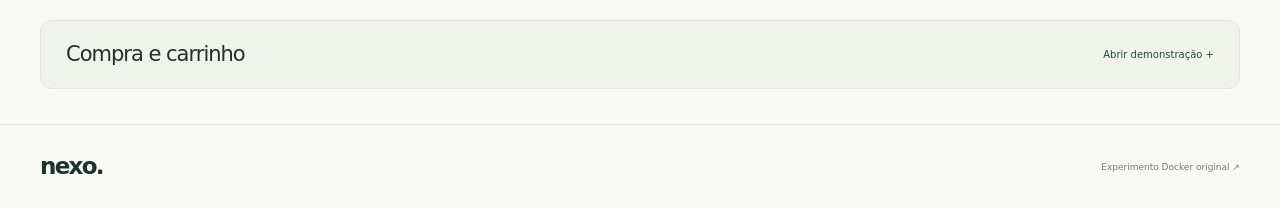
==== commit 2b4d029e: "feat: execute visible checkout scenarios with stepwise outcomes and reconciliation" ====
--- a/presentation/index.html
+++ b/presentation/index.html
@@ -2194,6 +2194,135 @@
   }
   .evidence-event p {
     font-size: 14px;
+  }
+}
+
+.scenario-execution {
+  margin-top: 28px;
+  padding: 28px;
+  background: #f3f7ed;
+  color: #243e2f;
+  border: 3px solid #86a35f;
+  border-radius: 16px;
+}
+.scenario-execution.error {
+  background: #fff1eb;
+  border-color: #cc7257;
+  color: #813a25;
+}
+.scenario-execution.pending,
+.scenario-execution.declined {
+  background: #fff7e0;
+  border-color: #c49a37;
+  color: #73520d;
+}
+.execution-result-head {
+  display: flex;
+  justify-content: space-between;
+  gap: 24px;
+  align-items: flex-start;
+}
+.execution-eyebrow {
+  font-size: 13px;
+  font-weight: 600;
+}
+.execution-result-head h3 {
+  font-size: 30px;
+  line-height: 1.2;
+  margin: 12px 0;
+}
+.execution-result-head p {
+  font-size: 17px;
+  line-height: 1.55;
+  margin: 0;
+  max-width: 750px;
+}
+.execution-http {
+  font-size: 30px;
+  white-space: nowrap;
+}
+.execution-steps {
+  display: grid;
+  grid-template-columns: repeat(3, minmax(0, 1fr));
+  gap: 14px;
+  list-style: none;
+  padding: 0;
+  margin: 26px 0;
+}
+.execution-steps li {
+  display: flex;
+  gap: 12px;
+  background: #ffffffb3;
+  border: 1px solid #00000012;
+  border-radius: 12px;
+  padding: 18px;
+}
+.execution-steps li > span {
+  display: grid;
+  place-items: center;
+  width: 28px;
+  height: 28px;
+  border-radius: 50%;
+  background: #ffffff;
+  flex-shrink: 0;
+  font-weight: 700;
+}
+.execution-steps b {
+  font-size: 16px;
+}
+.execution-steps p {
+  font-size: 14px;
+  line-height: 1.5;
+  margin: 8px 0 0;
+}
+.execution-impact {
+  display: flex;
+  gap: 28px;
+  flex-wrap: wrap;
+  padding-top: 20px;
+  border-top: 1px solid #0002;
+}
+.execution-impact span {
+  font-size: 13px;
+  display: flex;
+  flex-direction: column;
+  gap: 6px;
+}
+.execution-impact b {
+  font-size: 20px;
+}
+.resolve-payment {
+  display: block;
+  margin: 18px 0 0;
+  background: #eff8c8;
+  color: #203b2b;
+  border: 0;
+  border-radius: 10px;
+  padding: 18px 24px;
+  font-size: 17px;
+  font-weight: 700;
+  cursor: pointer;
+}
+@media (max-width: 720px) {
+  .scenario-execution {
+    padding: 20px;
+  }
+  .execution-result-head {
+    flex-direction: column;
+    gap: 14px;
+  }
+  .execution-result-head h3,
+  .execution-http {
+    font-size: 25px;
+  }
+  .execution-steps {
+    grid-template-columns: 1fr;
+  }
+  .execution-impact {
+    gap: 18px;
+  }
+  .execution-result-head p {
+    font-size: 16px;
   }
 }
 
@@ -2234,20 +2363,20 @@
           <div>
             <div class="scenario-buttons">
               <button data-scenario="normal">
-                <span>↗</span><b>Operação normal</b></button
+                <span>↗</span><b>Testar compra aprovada</b></button
               ><button data-scenario="outage">
-                <span>ϟ</span><b>Falha no pagamento</b></button
+                <span>ϟ</span><b>Testar serviço fora do ar</b></button
               ><button data-scenario="slow">
-                <span>◷</span><b>Resposta perdida</b></button
+                <span>◷</span><b>Testar resposta perdida</b></button
               ><button data-scenario="declined">
-                <span>⊘</span><b>Pagamento recusado</b>
+                <span>⊘</span><b>Testar compra recusada</b>
               </button>
             </div>
             <div class="lab-actions">
               <button id="recover" class="recover-btn">
                 ↻ Restaurar e verificar pagamento</button
               ><button id="run-tests" class="test-btn">
-                ▷ Testes funcionais (8)
+                ▷ Validação automática (8)
               </button>
             </div>
           </div>
@@ -2274,6 +2403,15 @@
             </div>
           </div>
         </div>
+        <div
+          id="scenario-execution"
+          class="scenario-execution"
+          hidden
+          aria-live="polite"
+        ></div>
+        <button id="resolve-payment" class="resolve-payment" hidden>
+          Consultar pagamento pendente →
+        </button>
         <div
           id="incident-explanation"
           class="incident-explanation"
@@ -2903,6 +3041,7 @@
     second: "2-digit",
   });
 let actionController = null;
+let liveRun = null;
 let busy = false,
   diagnosis = null,
   testReport = null,
@@ -3103,6 +3242,10 @@
     .filter((item) => item.service === "payment")
     .at(-1);
 
+  renderLiveRun();
+  $("#resolve-payment").hidden = !unknown;
+  $("#resolve-payment").disabled = busy;
+  $("#incident-explanation").hidden = Boolean(liveRun);
   $("#cart-count").textContent = s.cart.reduce((n, i) => n + i.quantity, 0);
   $("#cart-total").textContent = money(store.total());
   $("#cart-items").innerHTML = s.cart.length
@@ -3414,6 +3557,13 @@
       $("#test-results").innerHTML =
         '<div class="test-report"><h3>Execução interrompida</h3></div>';
     }
+    if (liveRun?.status === "running") {
+      liveRun.status = "interrupted";
+      liveRun.title = "Execução interrompida";
+      liveRun.description = message;
+      liveRun.kind = "error";
+      liveRun.evidence = collectRunEvidence();
+    }
     $("#execution-error").textContent = message;
     $("#execution-error").hidden = false;
     toast(message);
@@ -3454,50 +3604,282 @@
 });
 $("#checkout").addEventListener("click", () =>
   action(async () => {
+    liveRun = null;
     await store.checkout();
     toast("Compra confirmada.");
   }),
 );
-$("#reconcile").addEventListener("click", () =>
+$("#reconcile").addEventListener("click", () => action(resolvePayment));
+const scenarioNames = {
+  normal: "Compra aprovada",
+  outage: "Serviço fora do ar",
+  slow: "Resposta perdida",
+  declined: "Compra recusada",
+  recovery: "Recuperação do pagamento",
+};
+function collectRunEvidence() {
+  return store.state.evidence.filter(
+    (e) => !liveRun.previousIds.includes(e.id),
+  );
+}
+function startRun(scenario) {
+  liveRun = {
+    id: crypto.randomUUID(),
+    scenario,
+    startedAt: new Date().toISOString(),
+    status: "running",
+    kind: "running",
+    title: "Executando teste…",
+    description: scenarioNames[scenario],
+    steps: [],
+    previousIds: store.state.evidence.map((e) => e.id),
+    evidence: [],
+  };
+  render();
+  $("#scenario-execution").scrollIntoView({
+    behavior: "smooth",
+    block: "nearest",
+  });
+}
+function recordStep(title, detail) {
+  liveRun.steps.push({ title, detail, at: new Date().toISOString() });
+  render();
+}
+function completeRun(title, description, kind, http) {
+  Object.assign(liveRun, {
+    status: "completed",
+    title,
+    description,
+    kind,
+    http,
+    finishedAt: new Date().toISOString(),
+    evidence: collectRunEvidence(),
+  });
+  render();
+}
+function renderLiveRun() {
+  const panel = $("#scenario-execution");
+  panel.hidden = !liveRun;
+  if (!liveRun) return;
+  const cartCount = store.state.cart.reduce(
+    (total, item) => total + item.quantity,
+    0,
+  );
+  panel.className = `scenario-execution ${liveRun.kind}`;
+  panel.innerHTML = `<div class="execution-result-head"><div><span class="execution-eyebrow">${esc(scenarioNames[liveRun.scenario])} · ${time(liveRun.startedAt)}</span><h3>${esc(liveRun.title)}</h3><p>${esc(liveRun.description)}</p></div><strong class="execution-http">${liveRun.http ? `HTTP ${esc(liveRun.http)}` : liveRun.status === "running" ? "Em execução" : liveRun.status === "interrupted" ? "Interrompido" : "Verificado"}</strong></div><ol class="execution-steps">${liveRun.steps.map((step, i) => `<li><span>${i + 1}</span><div><b>${esc(step.title)}</b><p>${esc(step.detail)}</p></div></li>`).join("")}</ol><div class="execution-impact"><span>Carrinho <b>${cartCount} ${cartCount === 1 ? "item" : "itens"}</b></span><span>Checkout <b>${store.state.attempt?.unknown ? "Aguardando consulta" : store.state.breaker === "closed" ? "Liberado" : "Suspenso"}</b></span><span>Controle <b>${store.state.controlMode === "agent" ? "Agente IA" : "Regras"}</b></span></div>`;
+}
+async function runScenario(scenario) {
+  startRun(scenario);
+  if (!store.state.cart.length) store.add("speaker");
+  const itemCount = store.state.cart.reduce(
+    (total, item) => total + item.quantity,
+    0,
+  );
+  recordStep(
+    "Carrinho preparado",
+    `${itemCount} ${itemCount === 1 ? "item" : "itens"} · ${money(store.total())}`,
+  );
+  if (store.state.controlMode === "agent") {
+    stage("Aplicando cenário…");
+    store.injectExperiment(
+      await agentRequest("/api/experiment", { operation: "inject", scenario }),
+      scenario,
+    );
+    recordStep("Condição de teste aplicada", "Aguardando a decisão da IA.");
+    await executeAgent();
+    const run = store.state.agentRuns.at(-1).run;
+    const observed = run.observations
+      .filter((e) => e.service === "payment")
+      .at(-1);
+    recordStep("IA concluiu a investigação", run.diagnosis.summary);
+    if (store.state.breaker !== "closed") {
+      recordStep(
+        "Checkout isolado",
+        "Ação do agente validada pela política. O carrinho continua salvo.",
+      );
+      completeRun(
+        "Pagamento isolado pela IA",
+        "A compra ficou suspensa. O catálogo e o carrinho continuam disponíveis.",
+        "error",
+        observed?.status,
+      );
+      return;
+    }
+  } else {
+    stage("Verificando o cenário…");
+    const ready = await store.scenario(scenario);
+    if (!ready)
+      throw new Error(
+        "A recuperação não foi confirmada. O checkout continua suspenso.",
+      );
+    recordStep("Condição de teste aplicada", scenarioNames[scenario]);
+  }
+  if (store.state.breaker !== "closed") {
+    try {
+      await store.checkout();
+    } catch (error) {
+      if (!collectRunEvidence().some((e) => e.event === "checkout_blocked"))
+        throw error;
+    }
+    const failure = collectRunEvidence().findLast((e) => e.status >= 500);
+    recordStep(
+      "Falha detectada",
+      failure
+        ? `A verificação recebeu HTTP ${failure.status}.`
+        : "O checkout permanece isolado.",
+    );
+    recordStep(
+      "Nova compra bloqueada",
+      "Nenhuma nova chamada de pagamento foi enviada. Os itens continuam no carrinho.",
+    );
+    completeRun(
+      "Serviço fora do ar · compra suspensa",
+      "A proteção conteve a falha no pagamento. Use Restaurar e verificar pagamento para testar a recuperação.",
+      "error",
+      failure?.status,
+    );
+  } else {
+    stage("Enviando compra de teste…");
+    let checkoutError;
+    try {
+      await store.checkout();
+    } catch (error) {
+      checkoutError = error;
+    }
+    const response = collectRunEvidence().findLast(
+      (e) => e.event === "payment_pay",
+    );
+    if (store.state.attempt?.unknown) {
+      recordStep(
+        "Resposta da compra não confirmada",
+        response
+          ? `A API retornou HTTP ${response.status}.`
+          : "A chamada não retornou uma confirmação.",
+      );
+      recordStep(
+        "Repetição bloqueada",
+        "O carrinho foi preservado. Consulte a mesma tentativa no botão abaixo.",
+      );
+      completeRun(
+        "Pagamento sem confirmação",
+        "Não é possível afirmar se a compra foi aprovada. Consulte o resultado antes de tentar novamente.",
+        "pending",
+        response?.status,
+      );
+    } else if (response?.status === 402) {
+      recordStep("Pagamento recusado", "A compra retornou HTTP 402.");
+      recordStep(
+        "Carrinho preservado",
+        "O serviço continua ativo. A recusa não abriu o circuito.",
+      );
+      completeRun(
+        "Compra recusada · serviço disponível",
+        "A compra não foi concluída. Os produtos continuam no carrinho e o checkout permanece liberado.",
+        "declined",
+        402,
+      );
+    } else if (!checkoutError && response?.status === 200) {
+      recordStep(
+        "Pagamento aprovado",
+        "A compra retornou HTTP 200 e gerou um comprovante.",
+      );
+      recordStep(
+        "Pedido concluído",
+        "O carrinho foi esvaziado após a confirmação.",
+      );
+      completeRun(
+        "Compra aprovada",
+        "O pedido foi concluído. Veja o comprovante em Compra e carrinho.",
+        "success",
+        200,
+      );
+    } else
+      throw (
+        checkoutError || new Error("A API retornou um resultado inesperado.")
+      );
+  }
+  if (store.state.controlMode !== "agent")
+    diagnosis = rules(store.state.evidence);
+}
+document
+  .querySelectorAll("[data-scenario]")
+  .forEach((b) =>
+    b.addEventListener("click", () =>
+      action(() => runScenario(b.dataset.scenario)),
+    ),
+  );
+$("#recover").addEventListener("click", () =>
   action(async () => {
-    await store.reconcile();
-    toast(
-      "Resultado consultado: pagamento de teste confirmado, sem criar outra tentativa.",
+    startRun("recovery");
+    recordStep(
+      "Restauração solicitada",
+      "Retirando a condição de falha do teste.",
+    );
+    if (store.state.controlMode === "agent") {
+      store.injectExperiment(
+        await agentRequest("/api/experiment", {
+          operation: "inject",
+          scenario: "normal",
+        }),
+        "normal",
+      );
+      await executeAgent();
+      recordStep(
+        "Análise da IA concluída",
+        store.state.agentRuns.at(-1).run.diagnosis.summary,
+      );
+    } else {
+      const recovered = await store.scenario("normal");
+      if (!recovered)
+        throw new Error("A API ainda não confirmou a recuperação.");
+      diagnosis = rules(store.state.evidence);
+    }
+    if (store.state.breaker !== "closed")
+      throw new Error(
+        "O pagamento continua isolado. A recuperação não foi autorizada.",
+      );
+    const probes = collectRunEvidence().filter(
+      (e) => e.event === "payment_probe" && e.status === 200,
+    );
+    recordStep(
+      "Disponibilidade confirmada",
+      probes.length >= 2
+        ? "Duas verificações responderam HTTP 200."
+        : "Verificação concluída; checkout liberado.",
+    );
+    recordStep(
+      "Compra liberada",
+      "Os itens continuam no carrinho. Você já pode retomar a compra.",
+    );
+    completeRun(
+      "Pagamento recuperado",
+      "A falha foi retirada e a disponibilidade foi verificada antes de liberar o checkout.",
+      "success",
+      200,
     );
   }),
 );
-document.querySelectorAll("[data-scenario]").forEach((b) =>
-  b.addEventListener("click", () =>
-    action(async () => {
-      if (store.state.controlMode === "agent") {
-        const data = await agentRequest("/api/experiment", {
-          operation: "inject",
-          scenario: b.dataset.scenario,
-        });
-        store.injectExperiment(data, b.dataset.scenario);
-        await executeAgent();
-      } else {
-        await store.scenario(b.dataset.scenario);
-        diagnosis = rules(store.state.evidence);
-      }
-    }),
-  ),
-);
-$("#recover").addEventListener("click", () =>
-  action(async () => {
-    if (store.state.controlMode === "agent") {
-      const data = await agentRequest("/api/experiment", {
-        operation: "inject",
-        scenario: "normal",
-      });
-      store.injectExperiment(data, "normal");
-      await executeAgent();
-    } else {
-      if (await store.scenario("normal")) toast("Pagamento restaurado.");
-      diagnosis = rules(store.state.evidence);
-    }
-  }),
-);
+async function resolvePayment() {
+  startRun("slow");
+  const attemptId = store.state.attempt?.id;
+  recordStep(
+    "Consulta da tentativa original",
+    "O identificador do pagamento foi mantido.",
+  );
+  await store.reconcile();
+  recordStep(
+    "Compra confirmada",
+    "A consulta retornou HTTP 200. Não foi criada outra tentativa de pagamento.",
+  );
+  completeRun(
+    "Pagamento localizado · compra aprovada",
+    "A consulta confirmou o pedido e o carrinho foi esvaziado. Restaure o pagamento para liberar novas compras.",
+    "success",
+    200,
+  );
+  liveRun.attemptId = attemptId;
+}
+$("#resolve-payment").addEventListener("click", () => action(resolvePayment));
 async function agentRequest(path, body) {
   const token = $("#llm-token").value.trim();
   if (!token)
@@ -3940,6 +4322,7 @@
     },
     diagnosis,
     evaluation: testReport,
+    scenarioExecution: liveRun ? { ...liveRun, previousIds: undefined } : null,
   };
   const url = URL.createObjectURL(
     new Blob([JSON.stringify(report, null, 2)], { type: "application/json" }),
